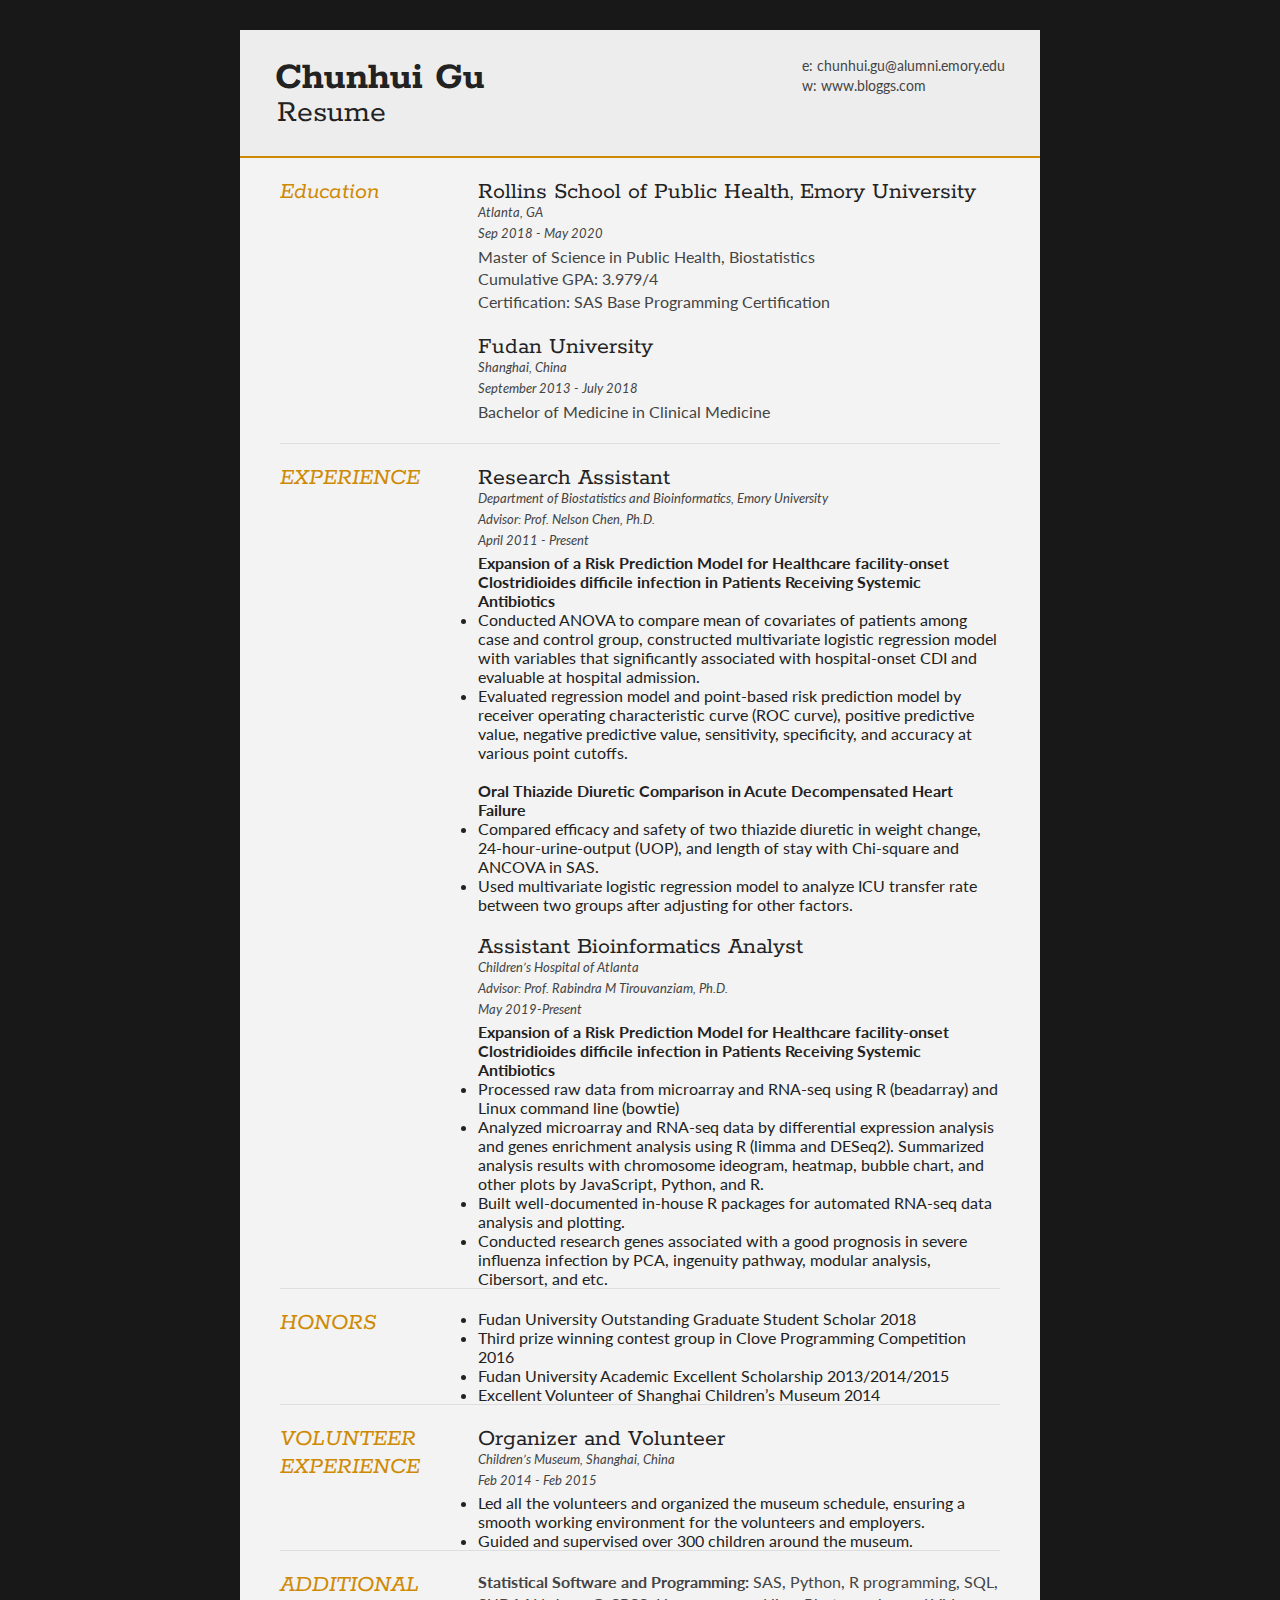
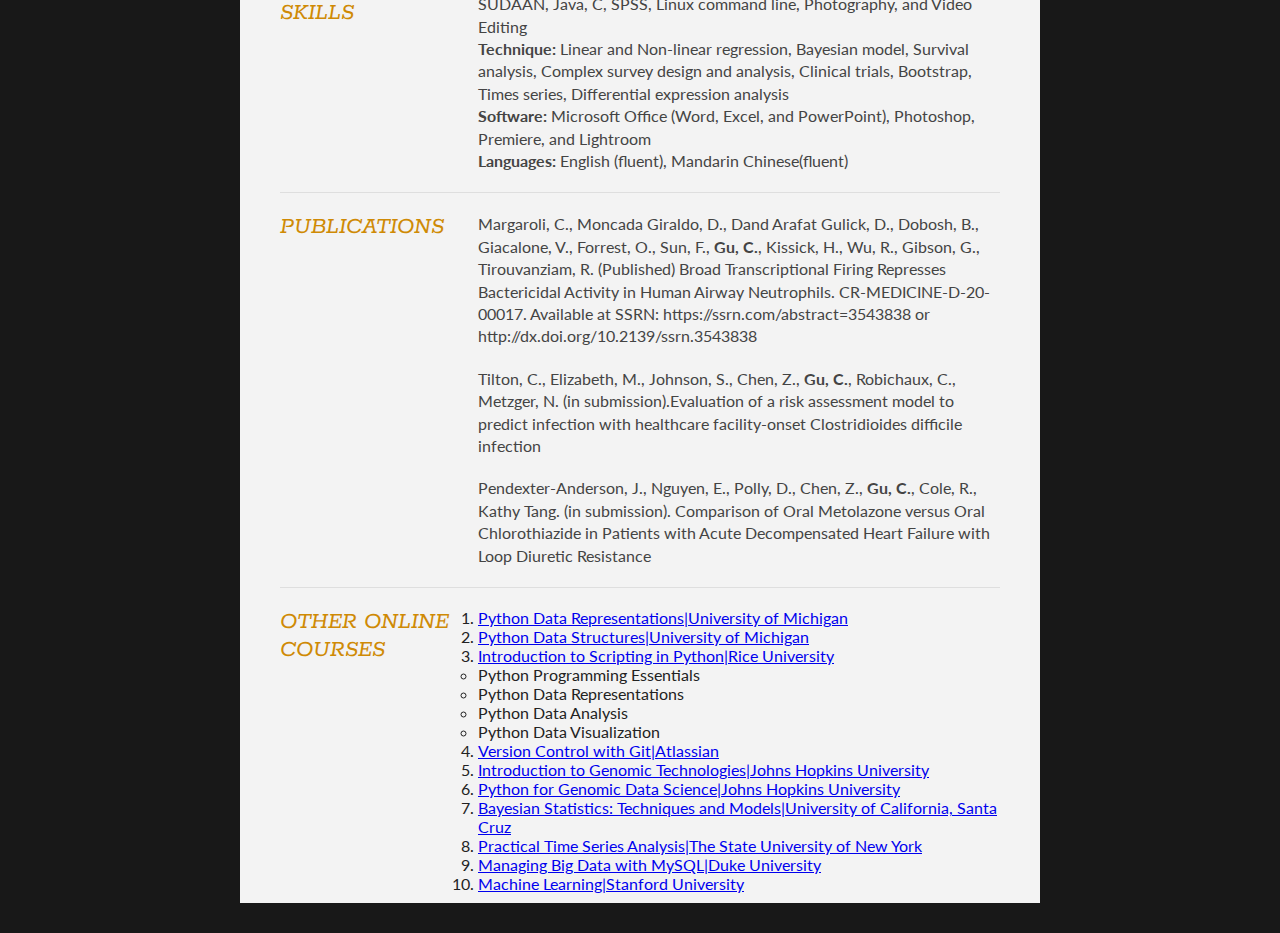
==== index.html @ 55773216 "Rename resume.html to index.html" ====
<!DOCTYPE html>
<html>
<head>
<title>Joe Bloggs - Curriculum Vitae</title>

<meta name="viewport" content="width=device-width"/>
<meta name="description" content="The Curriculum Vitae of Joe Bloggs."/>
<meta charset="UTF-8"> 

<link type="text/css" rel="stylesheet" href="style.css">
<link href='http://fonts.googleapis.com/css?family=Rokkitt:400,700|Lato:400,300' rel='stylesheet' type='text/css'>

<!--[if lt IE 9]>
<script src="//html5shiv.googlecode.com/svn/trunk/html5.js"></script>
<![endif]-->
</head>
<body id="top">
<div id="cv" class="instaFade">
	<div class="mainDetails">
		
		<div id="name">
			<h1 class="quickFade delayTwo">Chunhui Gu</h1>
			<h2 class="quickFade delayThree">Resume</h2>
		</div>
		
		<div id="contactDetails" class="quickFade delayFour">
			<ul>
				<li>e: <a href="chunhui.gu@alumni.emory.edu" target="_blank">chunhui.gu@alumni.emory.edu</a></li>
				<li>w: <a href="www.chunhui.github.io">www.bloggs.com</a></li>
			</ul>
		</div>
		<div class="clear"></div>
	</div>
	
	<div id="mainArea" class="quickFade delayFive">
		<section>
			<article>
				<div class="sectionTitle">
					<h1>Education</h1>
				</div>
				
				<div class="sectionContent">
					<article>
						<h2>Rollins School of Public Health, Emory University </h2>
						<p class="subDetails">Atlanta, GA</p>            
						<p class="subDetails">Sep 2018 - May 2020</p>
						<p>
							Master of Science in Public Health, Biostatistics </br>								
							Cumulative GPA: 3.979/4 </br>
							Certification: SAS Base Programming Certification </br>
						</p>
					</article>

					<article>
						<h2>Fudan University</h2>			
						<p class="subDetails">Shanghai, China</p>    
						<p class="subDetails">September 2013 - July 2018</p>                              	
						<p>
						Bachelor of Medicine in Clinical Medicine 
						</p>
					</article>
				</div>
			</article>

			<div class="clear"></div>
		</section>
		
		
		<section>
			<div class="sectionTitle">
				<h1>EXPERIENCE</h1>
			</div>
			
			<div class="sectionContent">
				<article>
					<h2>Research Assistant</h2>
					<p class="subDetails">Department of Biostatistics and Bioinformatics, Emory University</p>
					<p class="subDetails">Advisor: Prof. Nelson Chen, Ph.D. </p>
					<p class="subDetails">April 2011 - Present</p>
					<article>
						<h3 style="font-weight:bold">Expansion of a Risk Prediction Model for Healthcare facility-onset Clostridioides difficile infection in Patients Receiving Systemic Antibiotics </h3>
						<ul>
							<li>Conducted ANOVA to compare mean of covariates of patients among case and control group, constructed multivariate logistic regression model with variables that significantly associated with hospital-onset CDI and evaluable at hospital admission.</li>
							<li>Evaluated regression model and point-based risk prediction model by receiver operating characteristic curve (ROC curve), positive predictive value, negative predictive value, sensitivity, specificity, and accuracy at various point cutoffs.</li>
						</ul>
					</article>

					<br>

					<article>
						<h3 style="font-weight:bold">Oral Thiazide Diuretic Comparison in Acute Decompensated Heart Failure </h3>
						<ul>
							<li>Compared efficacy and safety of two thiazide diuretic in weight change, 24-hour-urine-output (UOP), and length of stay with Chi-square and ANCOVA in SAS.</li>
							<li>Used multivariate logistic regression model to analyze ICU transfer rate between two groups after adjusting for other factors.</li>
						</ul>
					</article>

				</article>


			<br>
				<article>
					<h2>Assistant Bioinformatics Analyst </h2>
					<p class="subDetails">Children’s Hospital of Atlanta</p>
					<p class="subDetails">Advisor: Prof. Rabindra M Tirouvanziam, Ph.D. </p>
					<p class="subDetails">May 2019-Present</p>
					<article>
						<h3 style="font-weight:bold">Expansion of a Risk Prediction Model for Healthcare facility-onset Clostridioides difficile infection in Patients Receiving Systemic Antibiotics </h3>
						<ul>
							<li>Processed raw data from microarray and RNA-seq using R (beadarray) and Linux command line (bowtie)</li>
							<li>Analyzed microarray and RNA-seq data by differential expression analysis and genes enrichment analysis using R (limma and DESeq2). Summarized analysis results with chromosome ideogram, heatmap, bubble chart, and other plots by JavaScript, Python, and R. </li>
							<li>Built well-documented in-house R packages for automated RNA-seq data analysis and plotting.</li>
							<li>Conducted research genes associated with a good prognosis in severe influenza infection by PCA, ingenuity pathway, modular analysis, Cibersort, and etc.</li>
						</ul>
					</article>

				</article>
			</div>
			<div class="clear"></div>
		</section>
		


		<section>
			<div class="sectionTitle">
				<h1>HONORS</h1>
			</div>

			<div class="sectionContent">
				<ul>
					<li>Fudan University Outstanding Graduate Student Scholar                                     2018 </li>
					<li>Third prize winning contest group in Clove Programming Competition                          2016</li>
					<li>Fudan University Academic Excellent Scholarship                                 2013/2014/2015</li>
					<li>Excellent Volunteer of Shanghai Children’s Museum                                        2014</li>
				</ul>
			</div>
			<div class="clear"></div>
		</section>



		<section>
			<div class="sectionTitle">
				<h1>VOLUNTEER EXPERIENCE</h1>
			</div>
			<div class="sectionContent">
				<h2>Organizer and Volunteer</h2>
				<p class="subDetails">Children’s Museum, Shanghai, China</p>
				<p class="subDetails">Feb 2014 - Feb 2015</p>		
				<ul>
					<li>Led all the volunteers and organized the museum schedule, ensuring a smooth working environment for the volunteers and employers.  </li>
					<li>Guided and supervised over 300 children around the museum.  </li>
						
				</ul>
			</div>
			<div class="clear"></div>
		</section>
		
		
		<section>
			<div class="sectionTitle">
				<h1>ADDITIONAL SKILLS</h1>
			</div>
			
			<div class="sectionContent">
				<p>
					<b>Statistical Software and Programming:</b> SAS, Python, R programming, SQL, SUDAAN, Java, C, SPSS, Linux command line, Photography, and Video Editing</br>
					<b>Technique:</b> Linear and Non-linear regression, Bayesian model, Survival analysis, Complex survey design and analysis, Clinical trials, Bootstrap, Times series, Differential expression analysis</br>
					<b>Software:</b> Microsoft Office (Word, Excel, and PowerPoint), Photoshop, Premiere, and Lightroom</br>
					<b>Languages:</b> English (fluent), Mandarin Chinese(fluent)
				</p>
			</div>
			<div class="clear"></div>
		</section>

		<section>
			<div class="sectionTitle">
				<h1>PUBLICATIONS</h1>
			</div>
			
			<div class="sectionContent">
				<p>Margaroli, C., Moncada Giraldo, D., Dand Arafat Gulick, D., Dobosh, B., Giacalone, V., Forrest, O., Sun, F., <b>Gu, C.</b>, Kissick, H., Wu, R., Gibson, G., Tirouvanziam, R. (Published) Broad Transcriptional Firing Represses Bactericidal Activity in Human Airway Neutrophils. CR-MEDICINE-D-20-00017. Available at SSRN: https://ssrn.com/abstract=3543838 or http://dx.doi.org/10.2139/ssrn.3543838</p>
				<p>Tilton, C., Elizabeth, M., Johnson, S., Chen, Z., <b>Gu, C.</b>, Robichaux, C., Metzger, N. (in submission).Evaluation of a risk assessment model to predict infection with healthcare facility-onset Clostridioides difficile infection</p>
				<p>Pendexter-Anderson, J., Nguyen, E., Polly, D., Chen, Z., <b>Gu, C.</b>, Cole, R., Kathy Tang. (in submission). Comparison of Oral Metolazone versus Oral Chlorothiazide in Patients with Acute Decompensated Heart Failure with Loop Diuretic Resistance</p>
			</div>
			<div class="clear"></div>
		</section>


		<section>
			<div class="sectionTitle">
				<h1>OTHER ONLINE COURSES</h1>
			</div>
			
			<div class="sectionContent">
				<ol>
					<li><a href="https://www.coursera.org/account/accomplishments/certificate/BE238BG4CKQL">Python Data Representations|University of Michigan </a></li>
					<li><a href="https://www.coursera.org/account/accomplishments/certificate/69N35MXJLV5V">Python Data Structures|University of Michigan </a></li>
					<li><a href="https://www.coursera.org/account/accomplishments/specialization/certificate/TSQJPTSGW78J">Introduction to Scripting in Python|Rice University </a>
						<ul>
							<li>Python Programming Essentials</li>
							<li>Python Data Representations</li>
							<li>Python Data Analysis</li>
							<li>Python Data Visualization</li>
						</ul>
					</li>
					<li><a href="https://www.coursera.org/account/accomplishments/certificate/6HXNT53HDGEL">Version Control with Git|Atlassian</a></li>
					<li><a href="https://www.coursera.org/account/accomplishments/certificate/FAH98EKEA6GV">Introduction to Genomic Technologies|Johns Hopkins University</a></li>
					<li><a href="https://www.coursera.org/account/accomplishments/certificate/573STGBZ22MM">Python for Genomic Data Science|Johns Hopkins University</a></li>
					<li><a href="https://www.coursera.org/account/accomplishments/certificate/W43PVJHUK6SF">Bayesian Statistics: Techniques and Models|University of California, Santa Cruz</a></li>
					<li><a href="https://www.coursera.org/account/accomplishments/certificate/KR6XAULM9U8B">Practical Time Series Analysis|The State University of New York</a></li>
					<li><a href="https://www.coursera.org/account/accomplishments/certificate/QTH79KTX2HR5">Managing Big Data with MySQL|Duke University</a></li>
					<li><a href="https://www.coursera.org/account/accomplishments/certificate/RHPHCHPKHDNP">Machine Learning|Stanford University</a></li>

				</ol>
			</div>
			<div class="clear"></div>
		</section>
	

	</div>
</div>
<script type="text/javascript">
var gaJsHost = (("https:" == document.location.protocol) ? "https://ssl." : "http://www.");
document.write(unescape("%3Cscript src='" + gaJsHost + "google-analytics.com/ga.js' type='text/javascript'%3E%3C/script%3E"));
</script>
<script type="text/javascript">
var pageTracker = _gat._getTracker("UA-3753241-1");
pageTracker._initData();
pageTracker._trackPageview();
</script>
</body>
</html>
---- style.css ----
html,body,div,span,object,iframe,h1,h2,h3,h4,h5,h6,p,blockquote,pre,abbr,address,cite,code,del,dfn,em,img,ins,kbd,q,samp,small,strong,sub,sup,var,i,dl,dt,dd,ol,ul,li,fieldset,form,label,legend,table,caption,tbody,tfoot,thead,tr,th,td,article,aside,canvas,details,figcaption,figure,footer,header,hgroup,menu,nav,section,summary,time,mark,audio,video {
border:0;
font:inherit;
font-size:100%;
margin:0;
padding:0;
vertical-align:baseline;
}

article,aside,details,figcaption,figure,footer,header,hgroup,menu,nav,section {
display:block;
}

html, body {background: #181818; font-family: 'Lato', helvetica, arial, sans-serif; font-size: 16px; color: #222;}

.clear {clear: both;}

p {
	font-size: 1em;
	line-height: 1.4em;
	margin-bottom: 20px;
	color: #444;
}

#cv {
	width: 90%;
	max-width: 800px;
	background: #f3f3f3;
	margin: 30px auto;
}

.mainDetails {
	padding: 25px 35px;
	border-bottom: 2px solid #cf8a05;
	background: #ededed;
}

#name h1 {
	font-size: 2.5em;
	font-weight: 700;
	font-weight:bold;
	font-family: 'Rokkitt', Helvetica, Arial, sans-serif;
	margin-bottom: -6px;
}

#name h2 {
	font-size: 2em;
	margin-left: 2px;
	font-family: 'Rokkitt', Helvetica, Arial, sans-serif;
}

#mainArea {
	padding: 0 40px;
}

#headshot {
	width: 12.5%;
	float: left;
	margin-right: 30px;
}

#headshot img {
	width: 100%;
	height: auto;
	-webkit-border-radius: 50px;
	border-radius: 50px;
}

#name {
	float: left;
}

#contactDetails {
	float: right;
}

#contactDetails ul {
	list-style-type: none;
	font-size: 0.9em;
	margin-top: 2px;
}

#contactDetails ul li {
	margin-bottom: 3px;
	color: #444;
}

#contactDetails ul li a, a[href^=tel] {
	color: #444; 
	text-decoration: none;
	-webkit-transition: all .3s ease-in;
	-moz-transition: all .3s ease-in;
	-o-transition: all .3s ease-in;
	-ms-transition: all .3s ease-in;
	transition: all .3s ease-in;
}

#contactDetails ul li a:hover { 
	color: #cf8a05;
}


section {
	border-top: 1px solid #dedede;
	padding: 20px 0 0;
}

section:first-child {
	border-top: 0;
}

section:last-child {
	padding: 20px 0 10px;
}

.sectionTitle {
	float: left;
	width: 25%;
}

.sectionContent {
	float: right;
	width: 72.5%;
}

.sectionTitle h1 {
	font-family: 'Rokkitt', Helvetica, Arial, sans-serif;
	font-style: italic;
	font-size: 1.5em;
	color: #cf8a05;
}

.sectionContent h2 {
	font-family: 'Rokkitt', Helvetica, Arial, sans-serif;
	font-size: 1.5em;
	margin-bottom: -2px;
}

.subDetails {
	font-size: 0.8em;
	font-style: italic;
	margin-bottom: 3px;
}

.keySkills {
	list-style-type: none;
	-moz-column-count:3;
	-webkit-column-count:3;
	column-count:3;
	margin-bottom: 20px;
	font-size: 1em;
	color: #444;
}

.keySkills ul li {
	margin-bottom: 3px;
}

@media all and (min-width: 602px) and (max-width: 800px) {
	#headshot {
		display: none;
	}
	
	.keySkills {
	-moz-column-count:2;
	-webkit-column-count:2;
	column-count:2;
	}
}

@media all and (max-width: 601px) {
	#cv {
		width: 95%;
		margin: 10px auto;
		min-width: 280px;
	}
	
	#headshot {
		display: none;
	}
	
	#name, #contactDetails {
		float: none;
		width: 100%;
		text-align: center;
	}
	
	.sectionTitle, .sectionContent {
		float: none;
		width: 100%;
	}
	
	.sectionTitle {
		margin-left: -2px;
		font-size: 1.25em;
	}
	
	.keySkills {
		-moz-column-count:2;
		-webkit-column-count:2;
		column-count:2;
	}
}

@media all and (max-width: 480px) {
	.mainDetails {
		padding: 15px 15px;
	}
	
	section {
		padding: 15px 0 0;
	}
	
	#mainArea {
		padding: 0 25px;
	}

	
	.keySkills {
	-moz-column-count:1;
	-webkit-column-count:1;
	column-count:1;
	}
	
	#name h1 {
		line-height: .8em;
		margin-bottom: 4px;
	}
}

@media print {
    #cv {
        width: 100%;
    }
}

@-webkit-keyframes reset {
	0% {
		opacity: 0;
	}
	100% {
		opacity: 0;
	}
}

@-webkit-keyframes fade-in {
	0% {
		opacity: 0;
	}
	40% {
		opacity: 0;
	}
	100% {
		opacity: 1;
	}
}

@-moz-keyframes reset {
	0% {
		opacity: 0;
	}
	100% {
		opacity: 0;
	}
}

@-moz-keyframes fade-in {
	0% {
		opacity: 0;
	}
	40% {
		opacity: 0;
	}
	100% {
		opacity: 1;
	}
}

@keyframes reset {
	0% {
		opacity: 0;
	}
	100% {
		opacity: 0;
	}
}

@keyframes fade-in {
	0% {
		opacity: 0;
	}
	40% {
		opacity: 0;
	}
	100% {
		opacity: 1;
	}
}

.instaFade {
    -webkit-animation-name: reset, fade-in;
    -webkit-animation-duration: 1.5s;
    -webkit-animation-timing-function: ease-in;
	
	-moz-animation-name: reset, fade-in;
    -moz-animation-duration: 1.5s;
    -moz-animation-timing-function: ease-in;
	
	animation-name: reset, fade-in;
    animation-duration: 1.5s;
    animation-timing-function: ease-in;
}

.quickFade {
    -webkit-animation-name: reset, fade-in;
    -webkit-animation-duration: 2.5s;
    -webkit-animation-timing-function: ease-in;
	
	-moz-animation-name: reset, fade-in;
    -moz-animation-duration: 2.5s;
    -moz-animation-timing-function: ease-in;
	
	animation-name: reset, fade-in;
    animation-duration: 2.5s;
    animation-timing-function: ease-in;
}
 
.delayOne {
	-webkit-animation-delay: 0, .5s;
	-moz-animation-delay: 0, .5s;
	animation-delay: 0, .5s;
}

.delayTwo {
	-webkit-animation-delay: 0, 1s;
	-moz-animation-delay: 0, 1s;
	animation-delay: 0, 1s;
}

.delayThree {
	-webkit-animation-delay: 0, 1.5s;
	-moz-animation-delay: 0, 1.5s;
	animation-delay: 0, 1.5s;
}

.delayFour {
	-webkit-animation-delay: 0, 2s;
	-moz-animation-delay: 0, 2s;
	animation-delay: 0, 2s;
}

.delayFive {
	-webkit-animation-delay: 0, 2.5s;
	-moz-animation-delay: 0, 2.5s;
	animation-delay: 0, 2.5s;
}
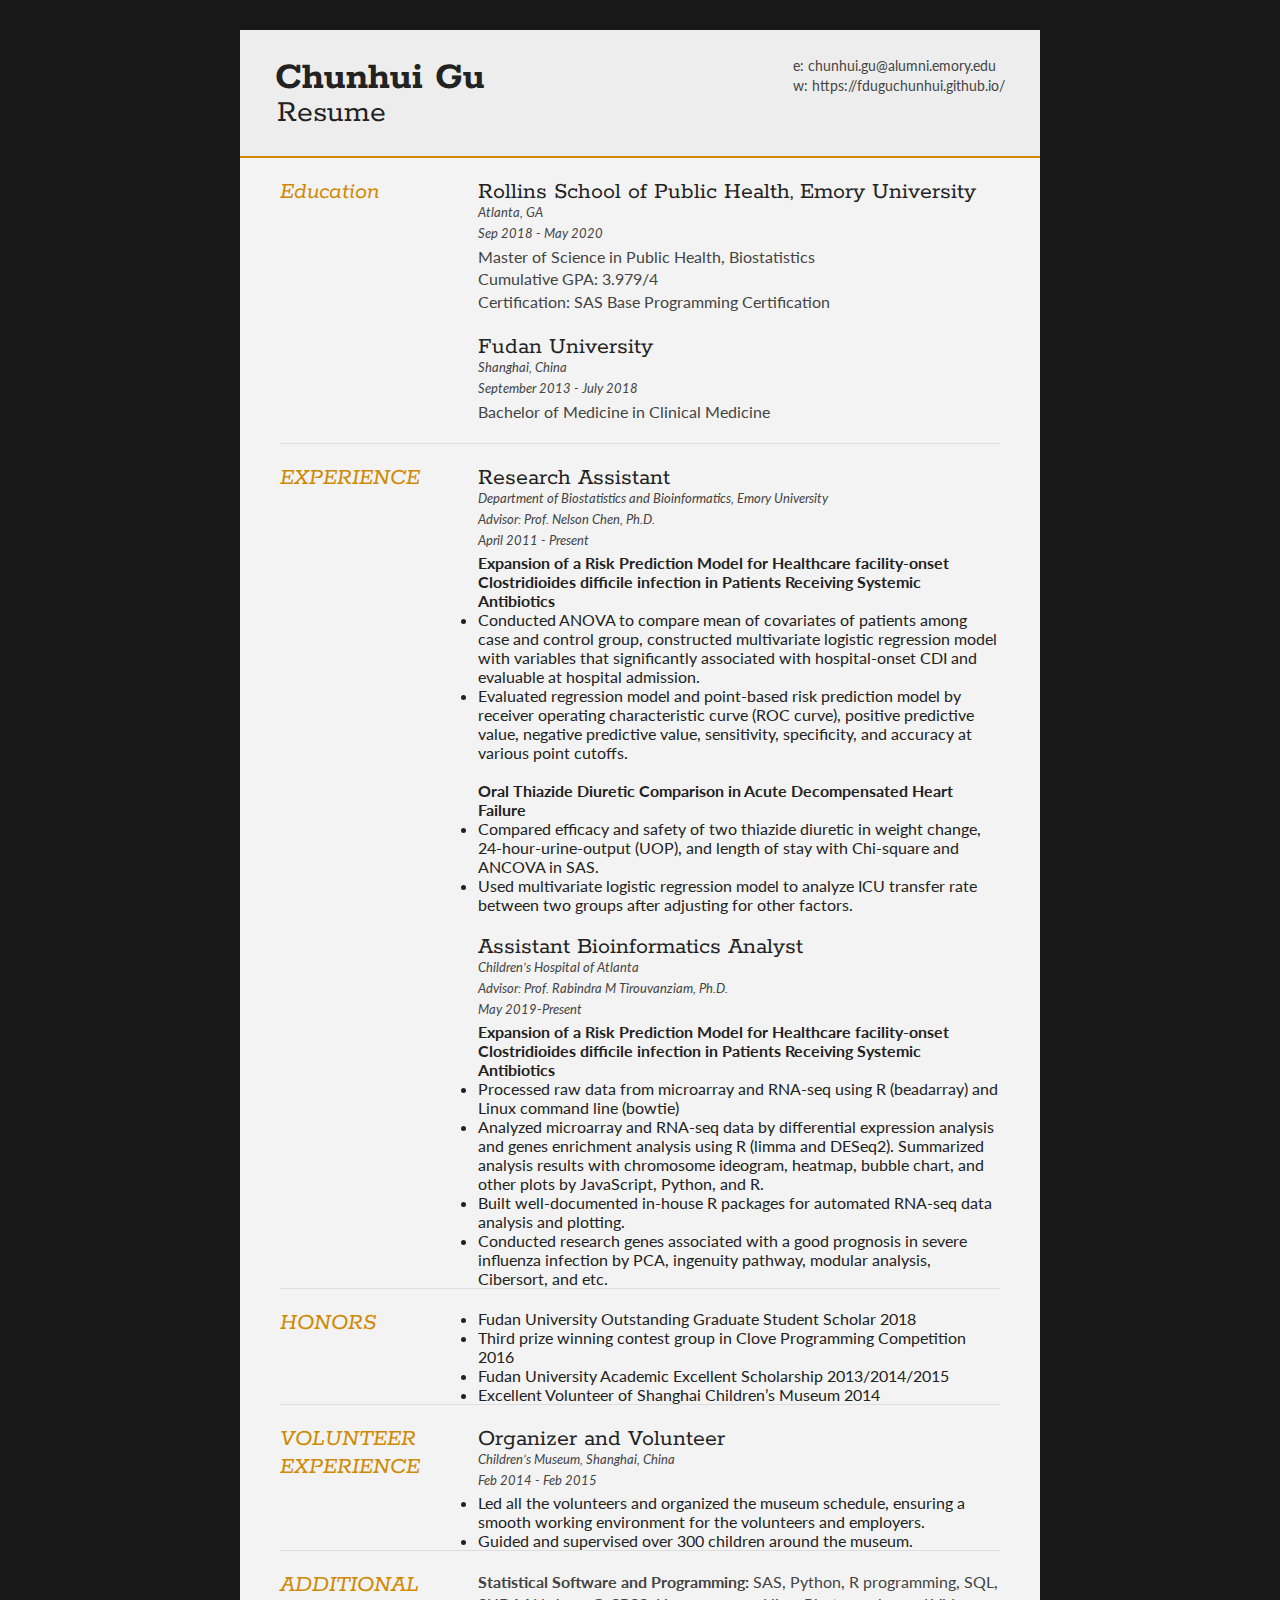
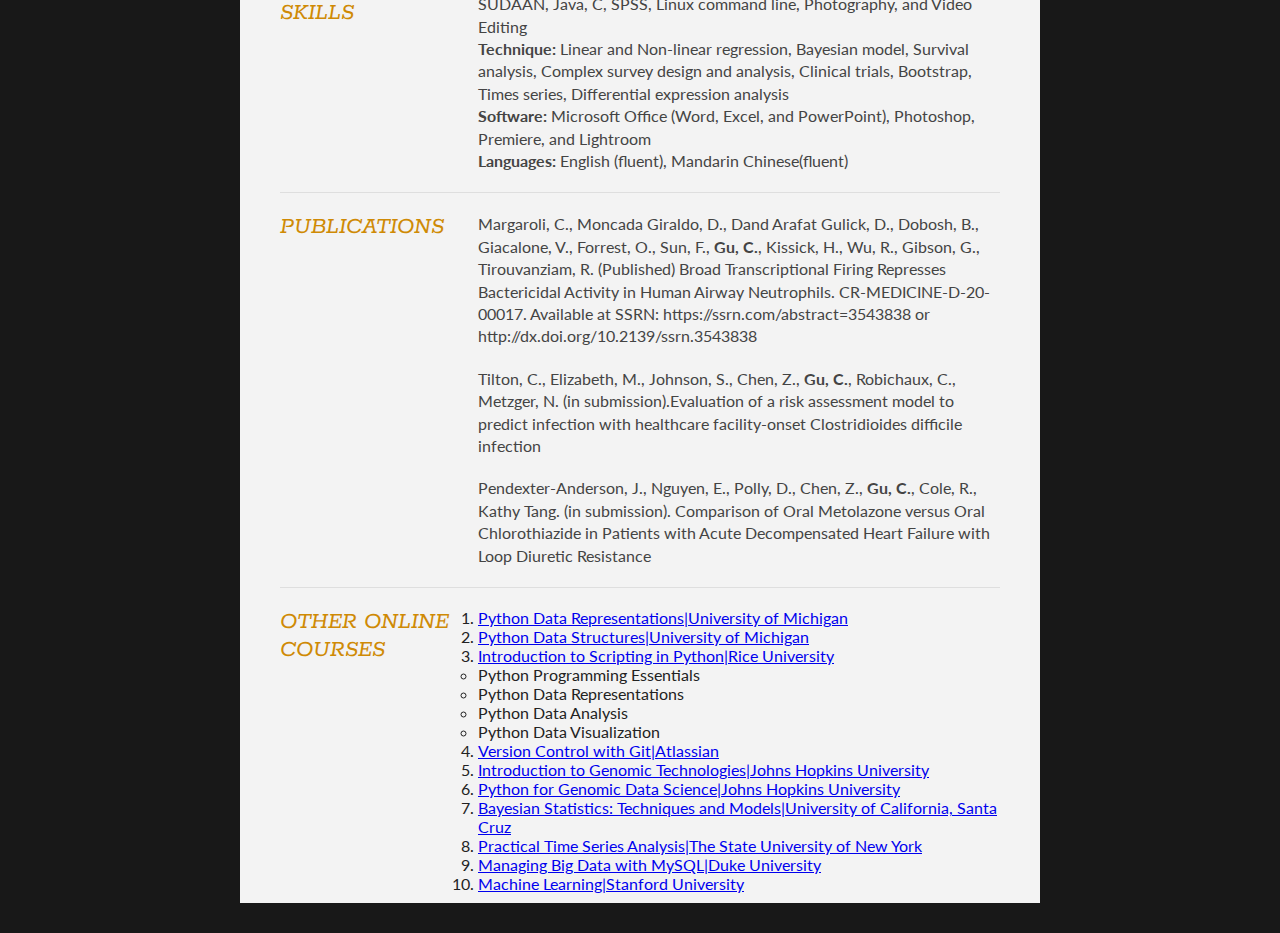
==== commit 276ee73c: "Update index.html" ====
--- a/index.html
+++ b/index.html
@@ -26,7 +26,7 @@
 		<div id="contactDetails" class="quickFade delayFour">
 			<ul>
 				<li>e: <a href="chunhui.gu@alumni.emory.edu" target="_blank">chunhui.gu@alumni.emory.edu</a></li>
-				<li>w: <a href="www.chunhui.github.io">www.bloggs.com</a></li>
+				<li>w: <a href="https://fduguchunhui.github.io">https://fduguchunhui.github.io/</a></li>
 			</ul>
 		</div>
 		<div class="clear"></div>
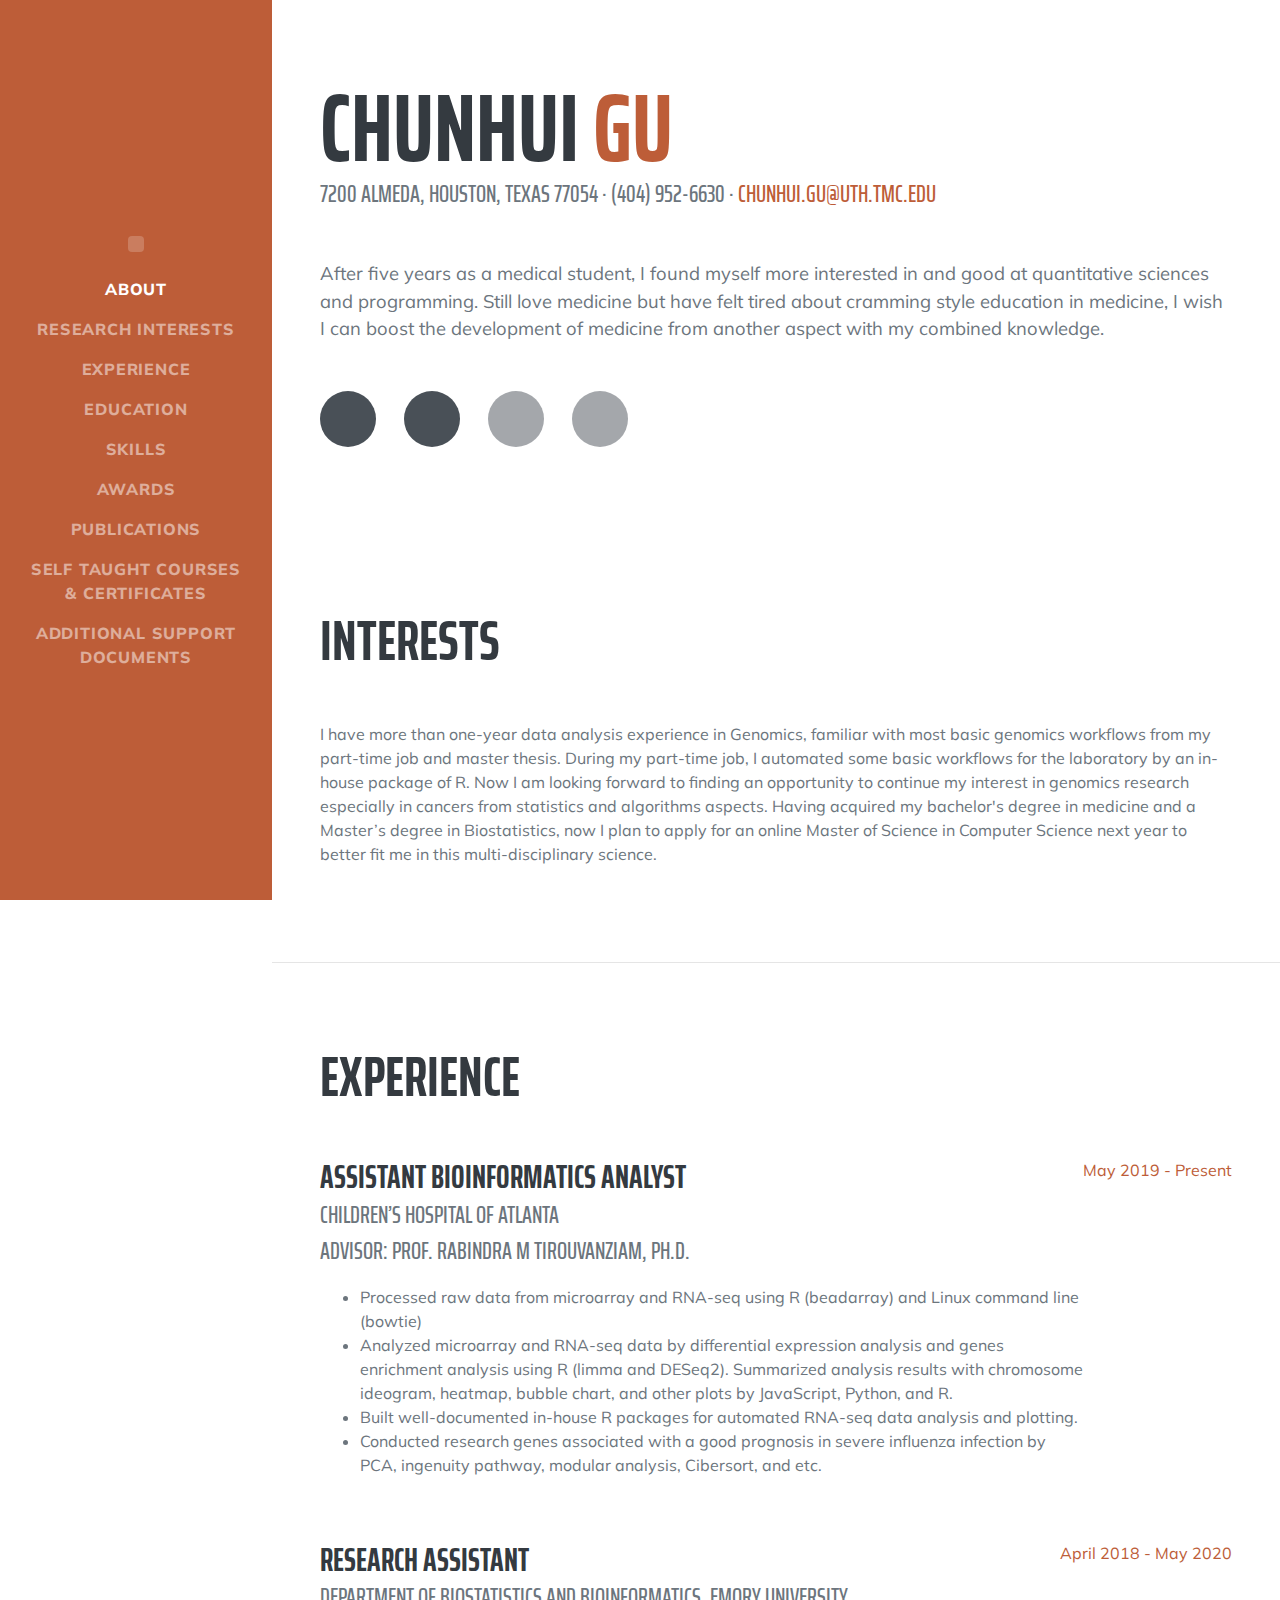
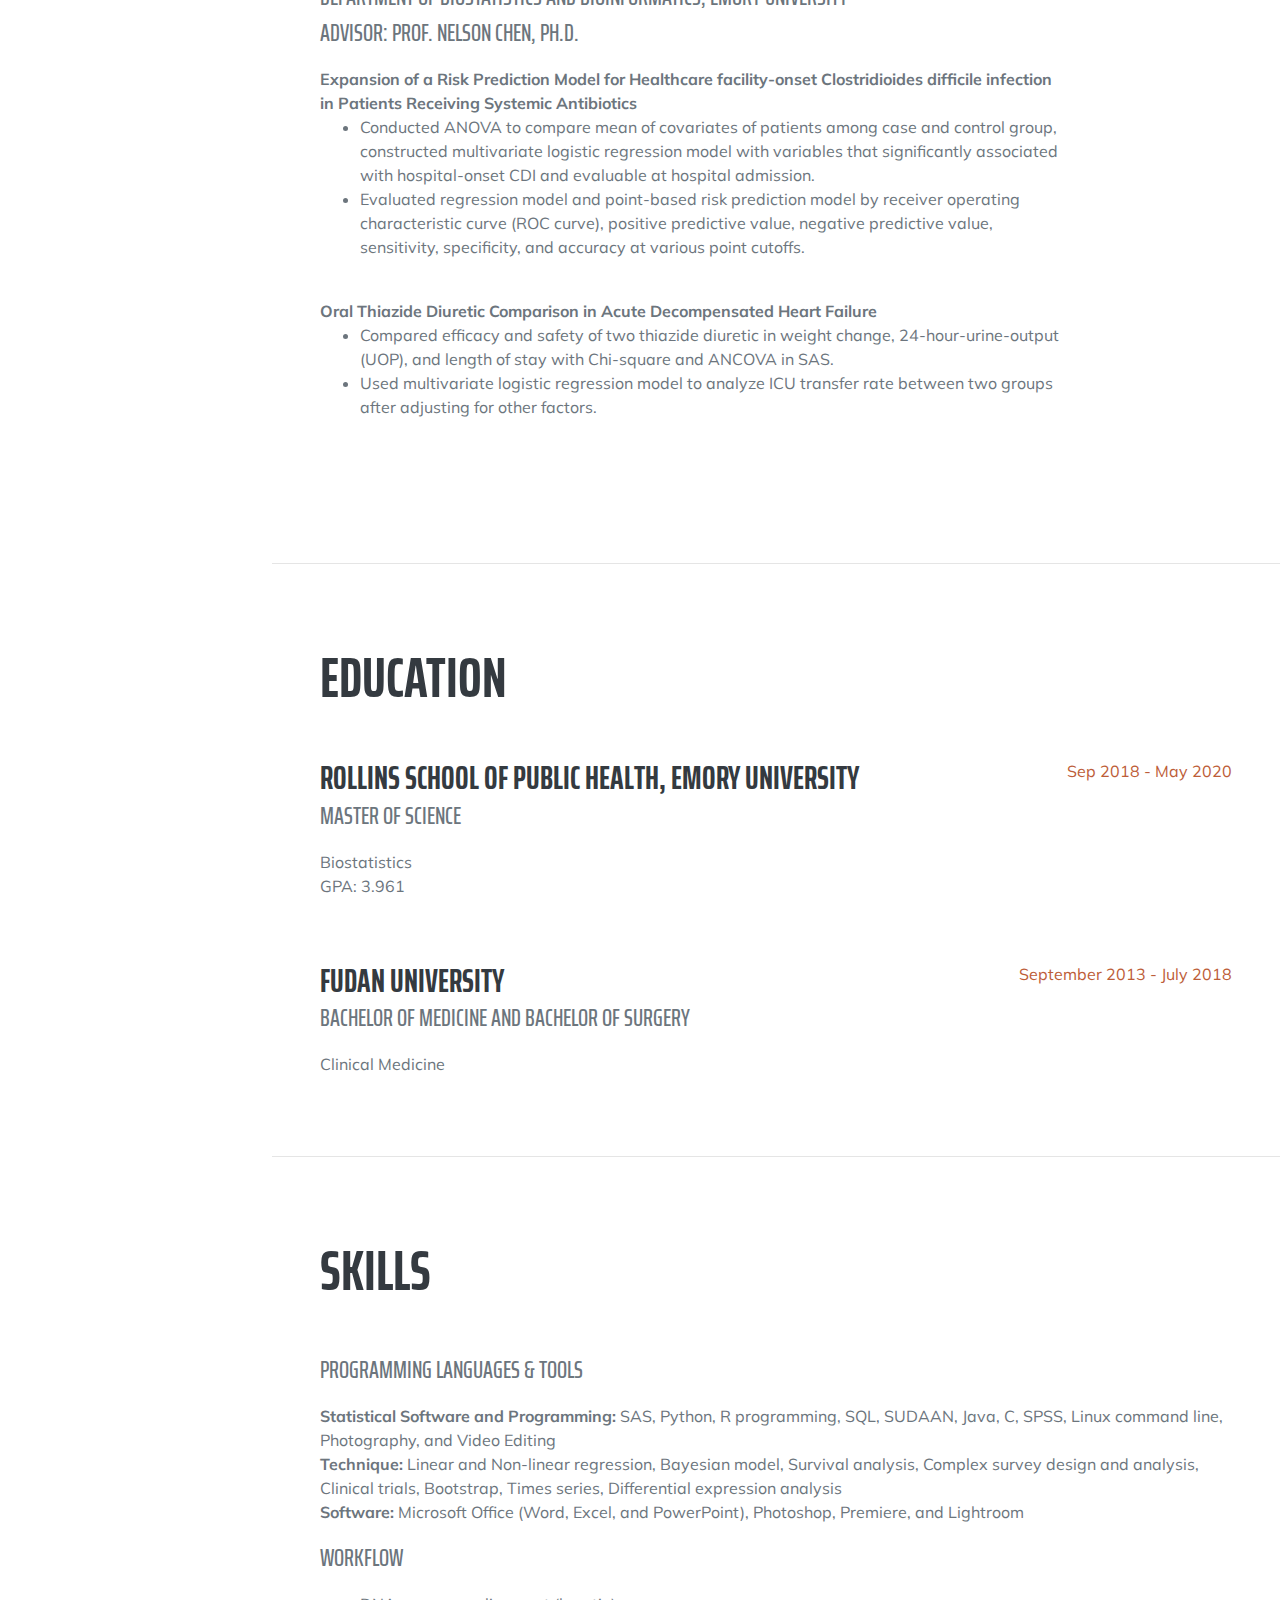
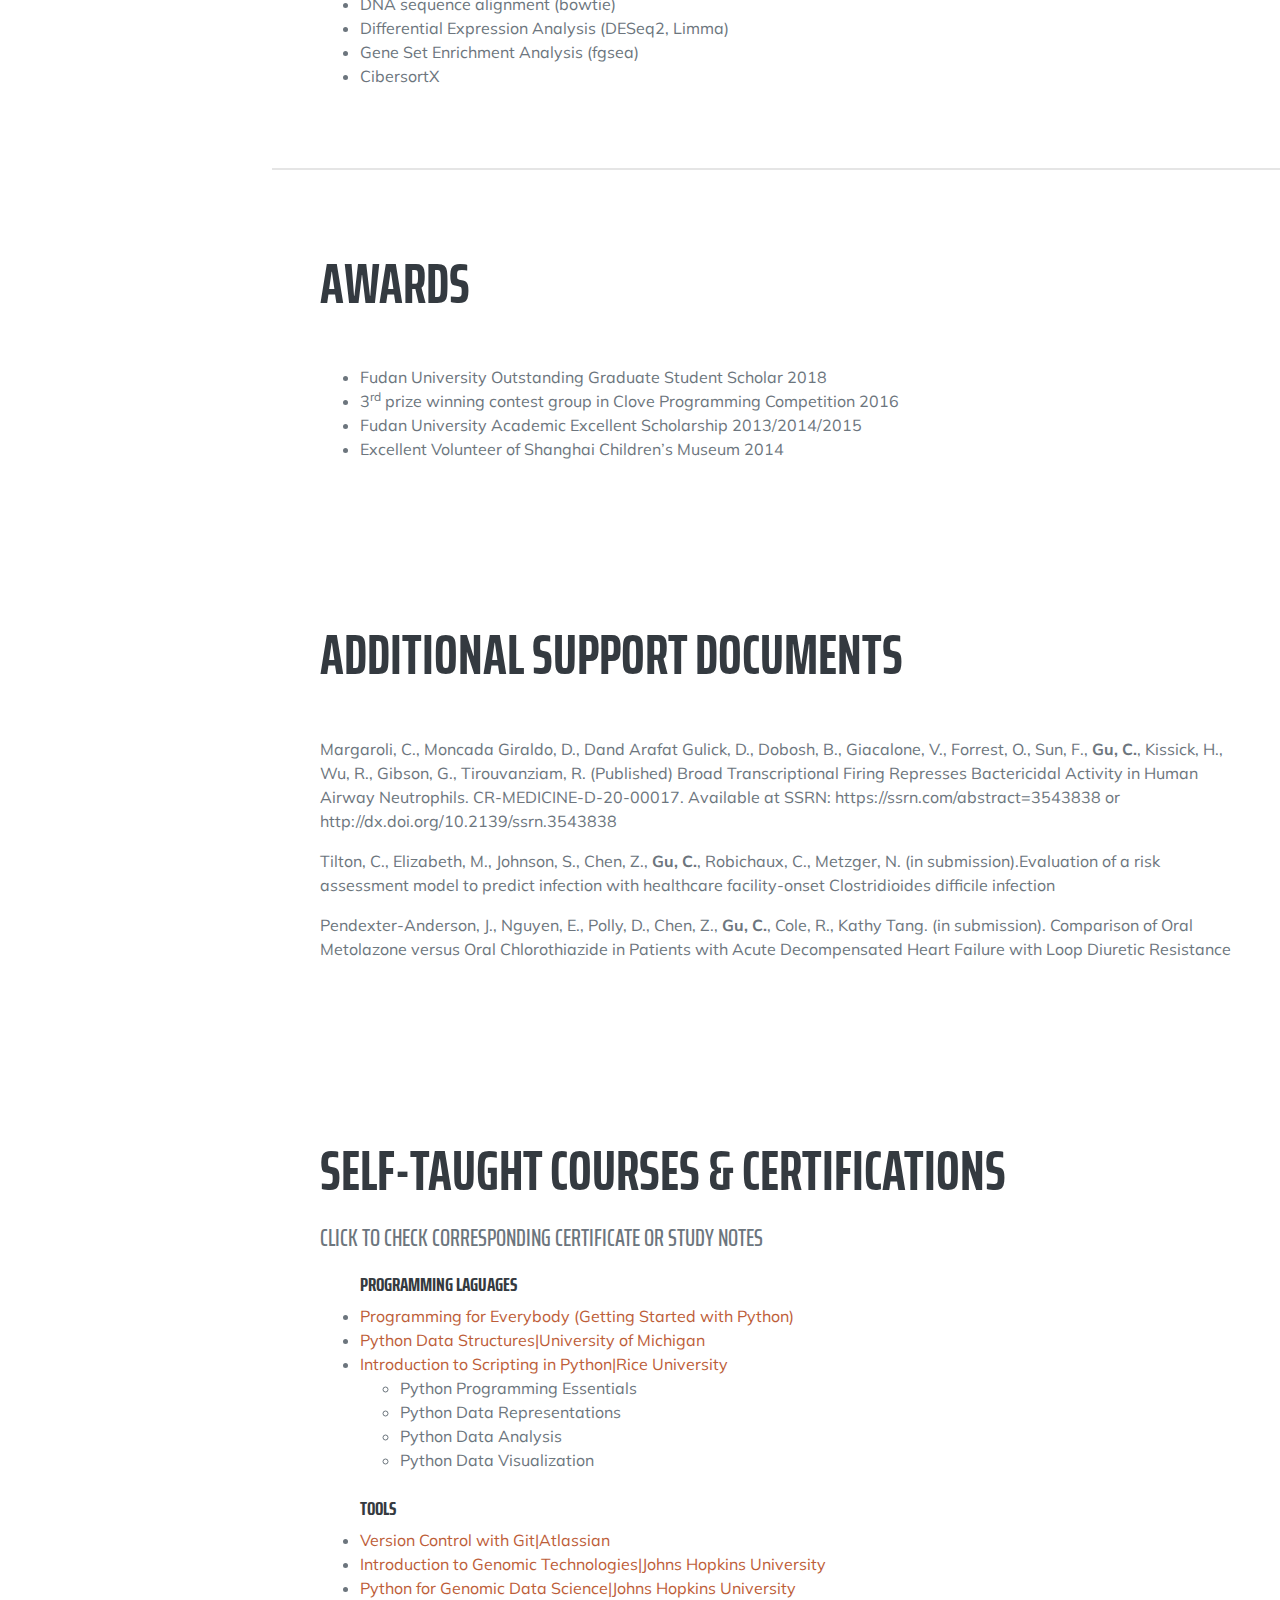
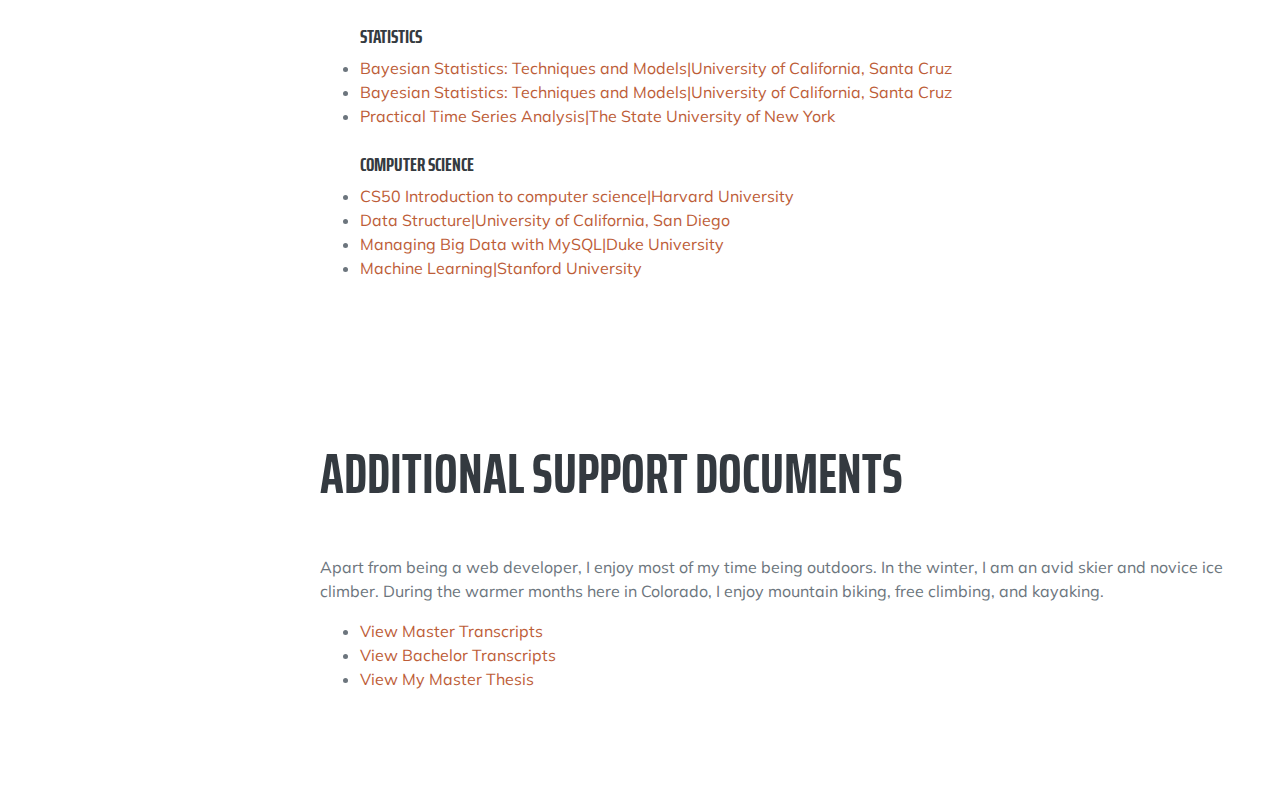
==== commit ed187bbb: "first version" ====
--- a/index.html
+++ b/index.html
@@ -1,233 +1,285 @@
-<!DOCTYPE html>
-<html>
-<head>
-<title>Joe Bloggs - Curriculum Vitae</title>
-
-<meta name="viewport" content="width=device-width"/>
-<meta name="description" content="The Curriculum Vitae of Joe Bloggs."/>
-<meta charset="UTF-8"> 
-
-<link type="text/css" rel="stylesheet" href="style.css">
-<link href='http://fonts.googleapis.com/css?family=Rokkitt:400,700|Lato:400,300' rel='stylesheet' type='text/css'>
-
-<!--[if lt IE 9]>
-<script src="//html5shiv.googlecode.com/svn/trunk/html5.js"></script>
-<![endif]-->
-</head>
-<body id="top">
-<div id="cv" class="instaFade">
-	<div class="mainDetails">
-		
-		<div id="name">
-			<h1 class="quickFade delayTwo">Chunhui Gu</h1>
-			<h2 class="quickFade delayThree">Resume</h2>
-		</div>
-		
-		<div id="contactDetails" class="quickFade delayFour">
-			<ul>
-				<li>e: <a href="chunhui.gu@alumni.emory.edu" target="_blank">chunhui.gu@alumni.emory.edu</a></li>
-				<li>w: <a href="https://fduguchunhui.github.io">https://fduguchunhui.github.io/</a></li>
-			</ul>
-		</div>
-		<div class="clear"></div>
-	</div>
-	
-	<div id="mainArea" class="quickFade delayFive">
-		<section>
-			<article>
-				<div class="sectionTitle">
-					<h1>Education</h1>
-				</div>
-				
-				<div class="sectionContent">
-					<article>
-						<h2>Rollins School of Public Health, Emory University </h2>
-						<p class="subDetails">Atlanta, GA</p>            
-						<p class="subDetails">Sep 2018 - May 2020</p>
-						<p>
-							Master of Science in Public Health, Biostatistics </br>								
-							Cumulative GPA: 3.979/4 </br>
-							Certification: SAS Base Programming Certification </br>
-						</p>
-					</article>
-
-					<article>
-						<h2>Fudan University</h2>			
-						<p class="subDetails">Shanghai, China</p>    
-						<p class="subDetails">September 2013 - July 2018</p>                              	
-						<p>
-						Bachelor of Medicine in Clinical Medicine 
-						</p>
-					</article>
-				</div>
-			</article>
-
-			<div class="clear"></div>
-		</section>
-		
-		
-		<section>
-			<div class="sectionTitle">
-				<h1>EXPERIENCE</h1>
-			</div>
-			
-			<div class="sectionContent">
-				<article>
-					<h2>Research Assistant</h2>
-					<p class="subDetails">Department of Biostatistics and Bioinformatics, Emory University</p>
-					<p class="subDetails">Advisor: Prof. Nelson Chen, Ph.D. </p>
-					<p class="subDetails">April 2011 - Present</p>
-					<article>
-						<h3 style="font-weight:bold">Expansion of a Risk Prediction Model for Healthcare facility-onset Clostridioides difficile infection in Patients Receiving Systemic Antibiotics </h3>
-						<ul>
-							<li>Conducted ANOVA to compare mean of covariates of patients among case and control group, constructed multivariate logistic regression model with variables that significantly associated with hospital-onset CDI and evaluable at hospital admission.</li>
-							<li>Evaluated regression model and point-based risk prediction model by receiver operating characteristic curve (ROC curve), positive predictive value, negative predictive value, sensitivity, specificity, and accuracy at various point cutoffs.</li>
-						</ul>
-					</article>
-
-					<br>
-
-					<article>
-						<h3 style="font-weight:bold">Oral Thiazide Diuretic Comparison in Acute Decompensated Heart Failure </h3>
-						<ul>
-							<li>Compared efficacy and safety of two thiazide diuretic in weight change, 24-hour-urine-output (UOP), and length of stay with Chi-square and ANCOVA in SAS.</li>
-							<li>Used multivariate logistic regression model to analyze ICU transfer rate between two groups after adjusting for other factors.</li>
-						</ul>
-					</article>
-
-				</article>
-
-
-			<br>
-				<article>
-					<h2>Assistant Bioinformatics Analyst </h2>
-					<p class="subDetails">Children’s Hospital of Atlanta</p>
-					<p class="subDetails">Advisor: Prof. Rabindra M Tirouvanziam, Ph.D. </p>
-					<p class="subDetails">May 2019-Present</p>
-					<article>
-						<h3 style="font-weight:bold">Expansion of a Risk Prediction Model for Healthcare facility-onset Clostridioides difficile infection in Patients Receiving Systemic Antibiotics </h3>
-						<ul>
-							<li>Processed raw data from microarray and RNA-seq using R (beadarray) and Linux command line (bowtie)</li>
-							<li>Analyzed microarray and RNA-seq data by differential expression analysis and genes enrichment analysis using R (limma and DESeq2). Summarized analysis results with chromosome ideogram, heatmap, bubble chart, and other plots by JavaScript, Python, and R. </li>
-							<li>Built well-documented in-house R packages for automated RNA-seq data analysis and plotting.</li>
-							<li>Conducted research genes associated with a good prognosis in severe influenza infection by PCA, ingenuity pathway, modular analysis, Cibersort, and etc.</li>
-						</ul>
-					</article>
-
-				</article>
-			</div>
-			<div class="clear"></div>
-		</section>
-		
-
-
-		<section>
-			<div class="sectionTitle">
-				<h1>HONORS</h1>
-			</div>
-
-			<div class="sectionContent">
-				<ul>
-					<li>Fudan University Outstanding Graduate Student Scholar                                     2018 </li>
-					<li>Third prize winning contest group in Clove Programming Competition                          2016</li>
-					<li>Fudan University Academic Excellent Scholarship                                 2013/2014/2015</li>
-					<li>Excellent Volunteer of Shanghai Children’s Museum                                        2014</li>
-				</ul>
-			</div>
-			<div class="clear"></div>
-		</section>
-
-
-
-		<section>
-			<div class="sectionTitle">
-				<h1>VOLUNTEER EXPERIENCE</h1>
-			</div>
-			<div class="sectionContent">
-				<h2>Organizer and Volunteer</h2>
-				<p class="subDetails">Children’s Museum, Shanghai, China</p>
-				<p class="subDetails">Feb 2014 - Feb 2015</p>		
-				<ul>
-					<li>Led all the volunteers and organized the museum schedule, ensuring a smooth working environment for the volunteers and employers.  </li>
-					<li>Guided and supervised over 300 children around the museum.  </li>
-						
-				</ul>
-			</div>
-			<div class="clear"></div>
-		</section>
-		
-		
-		<section>
-			<div class="sectionTitle">
-				<h1>ADDITIONAL SKILLS</h1>
-			</div>
-			
-			<div class="sectionContent">
-				<p>
-					<b>Statistical Software and Programming:</b> SAS, Python, R programming, SQL, SUDAAN, Java, C, SPSS, Linux command line, Photography, and Video Editing</br>
-					<b>Technique:</b> Linear and Non-linear regression, Bayesian model, Survival analysis, Complex survey design and analysis, Clinical trials, Bootstrap, Times series, Differential expression analysis</br>
-					<b>Software:</b> Microsoft Office (Word, Excel, and PowerPoint), Photoshop, Premiere, and Lightroom</br>
-					<b>Languages:</b> English (fluent), Mandarin Chinese(fluent)
-				</p>
-			</div>
-			<div class="clear"></div>
-		</section>
-
-		<section>
-			<div class="sectionTitle">
-				<h1>PUBLICATIONS</h1>
-			</div>
-			
-			<div class="sectionContent">
-				<p>Margaroli, C., Moncada Giraldo, D., Dand Arafat Gulick, D., Dobosh, B., Giacalone, V., Forrest, O., Sun, F., <b>Gu, C.</b>, Kissick, H., Wu, R., Gibson, G., Tirouvanziam, R. (Published) Broad Transcriptional Firing Represses Bactericidal Activity in Human Airway Neutrophils. CR-MEDICINE-D-20-00017. Available at SSRN: https://ssrn.com/abstract=3543838 or http://dx.doi.org/10.2139/ssrn.3543838</p>
-				<p>Tilton, C., Elizabeth, M., Johnson, S., Chen, Z., <b>Gu, C.</b>, Robichaux, C., Metzger, N. (in submission).Evaluation of a risk assessment model to predict infection with healthcare facility-onset Clostridioides difficile infection</p>
-				<p>Pendexter-Anderson, J., Nguyen, E., Polly, D., Chen, Z., <b>Gu, C.</b>, Cole, R., Kathy Tang. (in submission). Comparison of Oral Metolazone versus Oral Chlorothiazide in Patients with Acute Decompensated Heart Failure with Loop Diuretic Resistance</p>
-			</div>
-			<div class="clear"></div>
-		</section>
-
-
-		<section>
-			<div class="sectionTitle">
-				<h1>OTHER ONLINE COURSES</h1>
-			</div>
-			
-			<div class="sectionContent">
-				<ol>
-					<li><a href="https://www.coursera.org/account/accomplishments/certificate/BE238BG4CKQL">Python Data Representations|University of Michigan </a></li>
-					<li><a href="https://www.coursera.org/account/accomplishments/certificate/69N35MXJLV5V">Python Data Structures|University of Michigan </a></li>
-					<li><a href="https://www.coursera.org/account/accomplishments/specialization/certificate/TSQJPTSGW78J">Introduction to Scripting in Python|Rice University </a>
-						<ul>
-							<li>Python Programming Essentials</li>
-							<li>Python Data Representations</li>
-							<li>Python Data Analysis</li>
-							<li>Python Data Visualization</li>
-						</ul>
-					</li>
-					<li><a href="https://www.coursera.org/account/accomplishments/certificate/6HXNT53HDGEL">Version Control with Git|Atlassian</a></li>
-					<li><a href="https://www.coursera.org/account/accomplishments/certificate/FAH98EKEA6GV">Introduction to Genomic Technologies|Johns Hopkins University</a></li>
-					<li><a href="https://www.coursera.org/account/accomplishments/certificate/573STGBZ22MM">Python for Genomic Data Science|Johns Hopkins University</a></li>
-					<li><a href="https://www.coursera.org/account/accomplishments/certificate/W43PVJHUK6SF">Bayesian Statistics: Techniques and Models|University of California, Santa Cruz</a></li>
-					<li><a href="https://www.coursera.org/account/accomplishments/certificate/KR6XAULM9U8B">Practical Time Series Analysis|The State University of New York</a></li>
-					<li><a href="https://www.coursera.org/account/accomplishments/certificate/QTH79KTX2HR5">Managing Big Data with MySQL|Duke University</a></li>
-					<li><a href="https://www.coursera.org/account/accomplishments/certificate/RHPHCHPKHDNP">Machine Learning|Stanford University</a></li>
-
-				</ol>
-			</div>
-			<div class="clear"></div>
-		</section>
-	
-
-	</div>
-</div>
-<script type="text/javascript">
-var gaJsHost = (("https:" == document.location.protocol) ? "https://ssl." : "http://www.");
-document.write(unescape("%3Cscript src='" + gaJsHost + "google-analytics.com/ga.js' type='text/javascript'%3E%3C/script%3E"));
-</script>
-<script type="text/javascript">
-var pageTracker = _gat._getTracker("UA-3753241-1");
-pageTracker._initData();
-pageTracker._trackPageview();
-</script>
-</body>
-</html>
+<!DOCTYPE html>
+<html lang="en">
+    <head>
+        <meta charset="utf-8" />
+        <meta name="viewport" content="width=device-width, initial-scale=1, shrink-to-fit=no" />
+        <meta name="description" content="" />
+        <meta name="author" content="" />
+        <title>Resume - Start Bootstrap Theme</title>
+        <link rel="icon" type="image/x-icon" href="assets/img/favicon.ico" />
+        <!-- Font Awesome icons (free version)-->
+        <script src="https://use.fontawesome.com/releases/v5.13.0/js/all.js" crossorigin="anonymous"></script>
+        <!-- Google fonts-->
+        <link href="https://fonts.googleapis.com/css?family=Saira+Extra+Condensed:500,700" rel="stylesheet" type="text/css" />
+        <link href="https://fonts.googleapis.com/css?family=Muli:400,400i,800,800i" rel="stylesheet" type="text/css" />
+        <!-- Core theme CSS (includes Bootstrap)-->
+        <link href="css/styles.css" rel="stylesheet" />
+        <base target="_blank">
+    </head>
+    <body id="page-top">
+        <!-- Navigation-->
+        <nav class="navbar navbar-expand-lg navbar-dark bg-primary fixed-top" id="sideNav">
+            <a class="navbar-brand js-scroll-trigger" href="#page-top">
+                <span class="d-block d-lg-none">Clarence Taylor</span>
+                <span class="d-none d-lg-block"><img class="img-fluid img-profile rounded mx-auto mb-2" src="assets/img/profile.jpg" alt="" /></span>
+            </a>
+            <button class="navbar-toggler" type="button" data-toggle="collapse" data-target="#navbarSupportedContent" aria-controls="navbarSupportedContent" aria-expanded="false" aria-label="Toggle navigation"><span class="navbar-toggler-icon"></span></button>
+            <div class="collapse navbar-collapse" id="navbarSupportedContent">
+                <ul class="navbar-nav">
+                    <li class="nav-item"><a class="nav-link js-scroll-trigger" href="#about">About</a></li>
+                    <li class="nav-item"><a class="nav-link js-scroll-trigger" href="#interests">Research Interests</a></li>
+                    <li class="nav-item"><a class="nav-link js-scroll-trigger" href="#experience">Experience</a></li>
+                    <li class="nav-item"><a class="nav-link js-scroll-trigger" href="#education">Education</a></li>
+                    <li class="nav-item"><a class="nav-link js-scroll-trigger" href="#skills">Skills</a></li>
+                    <li class="nav-item"><a class="nav-link js-scroll-trigger" href="#awards">Awards</a></li>
+                    <li class="nav-item"><a class="nav-link js-scroll-trigger" href="#publications">Publications</a></li>
+                    <li class="nav-item"><a class="nav-link js-scroll-trigger" href="#certificates">Self taught courses & Certificates</a></li>
+                    <li class="nav-item"><a class="nav-link js-scroll-trigger" href="#support">Additional support documents</a></li>
+                </ul>
+            </div>
+        </nav>
+        <!-- Page Content-->
+        <div class="container-fluid p-0">
+            <!-- About-->
+            <section class="resume-section" id="about">
+                <div class="resume-section-content">
+                    <h1 class="mb-0">
+                        Chunhui
+                        <span class="text-primary">Gu</span>
+                    </h1>
+                    <div class="subheading mb-5">
+                        7200 Almeda, Houston, Texas 77054 · (404) 952-6630 ·
+                        <a href="mailto:chunhui.gu@uth.tmc.edu">chunhui.gu@uth.tmc.edu</a>
+                    </div>
+                    <p class="lead mb-5">After five years as a medical student, I found myself more interested in and good at quantitative sciences and programming. Still love medicine but have felt tired about cramming style education in medicine, I wish I can boost the development of medicine from another aspect with my combined knowledge.</p>
+                    <div class="social-icons">
+                        <a class="social-icon" href="https://www.linkedin.com/in/chunhui-gu-60b524177/"><i class="fab fa-linkedin-in"></i></a>
+                        <a class="social-icon" href="https://github.com/FDUguchunhui"><i class="fab fa-github"></i></a>
+                        <a class="social-icon" href="#" style="opacity:0.5"><i class="fab fa-twitter"></i></a>
+                        <a class="social-icon" href="#" style="opacity:0.5"><i class="fab fa-facebook-f"></i></a>
+                    </div>
+                </div>
+            </section>
+
+            <!-- Interests-->
+            <section class="resume-section" id="interests">
+                <div class="resume-section-content">
+                    <h2 class="mb-5">Interests</h2>
+                    <p>I have more than one-year data analysis experience in Genomics, familiar with most basic genomics workflows from my part-time job and master thesis. During my part-time job, I automated some basic workflows for the laboratory by an in-house package of R. Now I am looking forward to finding an opportunity to continue my interest in genomics research especially in cancers from statistics and algorithms aspects. Having acquired my bachelor's degree in medicine and a Master’s degree in Biostatistics, now I plan to apply for an online Master of Science in Computer Science next year to better fit me in this multi-disciplinary science.</p>
+                </div>
+            </section>
+
+            <hr class="m-0" />
+            <!-- Experience-->
+            <section class="resume-section" id="experience">
+                <div class="resume-section-content">
+                    <h2 class="mb-5">Experience</h2>
+                    <div class="d-flex flex-column flex-md-row justify-content-between mb-5">
+                        <div class="flex-grow-1">
+                            <h3 class="mb-0">Assistant Bioinformatics Analyst</h3>
+                            <div class="subheading mb-6">Children’s Hospital of Atlanta</div>
+                            <div class="subheading mb-3">Advisor: Prof. Rabindra M Tirouvanziam, Ph.D.</div>
+                            <article>
+                                <ul>
+                                    <li>Processed raw data from microarray and RNA-seq using R (beadarray) and Linux command line (bowtie)</li>
+                                    <li>Analyzed microarray and RNA-seq data by differential expression analysis and genes enrichment analysis using R (limma and DESeq2). Summarized analysis results with chromosome ideogram, heatmap, bubble chart, and other plots by JavaScript, Python, and R. </li>
+                                    <li>Built well-documented in-house R packages for automated RNA-seq data analysis and plotting.</li>
+                                    <li>Conducted research genes associated with a good prognosis in severe influenza infection by PCA, ingenuity pathway, modular analysis, Cibersort, and etc.</li>
+                                </ul>
+                            </article>
+                        </div>
+                        <div class="flex-shrink-0"><span class="text-primary">May 2019 - Present</span></div>
+                    </div>
+                    <div class="d-flex flex-column flex-md-row justify-content-between mb-5">
+                        <div class="flex-grow-1">
+                            <h3 class="mb-0">Research Assistant</h3>
+                            <div class="subheading mb-6">Department of Biostatistics and Bioinformatics, Emory University</div>
+                            <div class="subheading mb-3">Advisor: Prof. Nelson Chen, Ph.D.</div>
+                            <section>
+                                <div style="font-weight:bold">Expansion of a Risk Prediction Model for Healthcare facility-onset Clostridioides difficile infection in Patients Receiving Systemic Antibiotics </div>
+                                <ul>
+                                    <li>Conducted ANOVA to compare mean of covariates of patients among case and control group, constructed multivariate logistic regression model with variables that significantly associated with hospital-onset CDI and evaluable at hospital admission.</li>
+                                    <li>Evaluated regression model and point-based risk prediction model by receiver operating characteristic curve (ROC curve), positive predictive value, negative predictive value, sensitivity, specificity, and accuracy at various point cutoffs.</li>
+                                </ul>
+                            </section>
+        
+                            <br>
+        
+                            <sectio>
+                                <div style="font-weight:bold">Oral Thiazide Diuretic Comparison in Acute Decompensated Heart Failure </div>
+                                <ul>
+                                    <li>Compared efficacy and safety of two thiazide diuretic in weight change, 24-hour-urine-output (UOP), and length of stay with Chi-square and ANCOVA in SAS.</li>
+                                    <li>Used multivariate logistic regression model to analyze ICU transfer rate between two groups after adjusting for other factors.</li>
+                                </ul>
+                            </sectio>
+                        </div>
+                        <div class="flex-shrink-0"><span class="text-primary">April 2018 - May 2020</span></div>
+                    </div>
+
+
+                    <!--Second experience-->
+                    
+                </div>
+            </section>
+            <hr class="m-0" />
+            <!-- Education-->
+            <section class="resume-section" id="education">
+                <div class="resume-section-content">
+                    <h2 class="mb-5">Education</h2>
+                    <div class="d-flex flex-column flex-md-row justify-content-between mb-5">
+                        <div class="flex-grow-1">
+                            <h3 class="mb-0">Rollins School of Public Health, Emory University</h3>
+                            <div class="subheading mb-3">Master of Science</div>
+                            <div>Biostatistics</div>
+                            <p>GPA: 3.961</p>
+                        </div>
+                        <div class="flex-shrink-0"><span class="text-primary">Sep 2018 - May 2020</span></div>
+                    </div>
+                    <div class="d-flex flex-column flex-md-row justify-content-between">
+                        <div class="flex-grow-1">
+                            <h3 class="mb-0">Fudan University</h3>
+                            <div class="subheading mb-3">Bachelor of Medicine and Bachelor of Surgery</div>
+                            <div>Clinical Medicine</div>
+                        </div>
+                        <div class="flex-shrink-0"><span class="text-primary">September 2013 - July 2018</span></div>
+                    </div>
+                </div>
+            </section>
+            <hr class="m-0" />
+            <!-- Skills-->
+            <section class="resume-section" id="skills">
+                <div class="resume-section-content">
+                    <h2 class="mb-5">Skills</h2>
+                    <div class="subheading mb-3">Programming Languages & Tools</div>
+                    <p>
+                        <b>Statistical Software and Programming:</b> SAS, Python, R programming, SQL, SUDAAN, Java, C, SPSS, Linux command line, Photography, and Video Editing</br>
+                        <b>Technique:</b> Linear and Non-linear regression, Bayesian model, Survival analysis, Complex survey design and analysis, Clinical trials, Bootstrap, Times series, Differential expression analysis</br>
+                        <b>Software:</b> Microsoft Office (Word, Excel, and PowerPoint), Photoshop, Premiere, and Lightroom</br>
+                    </p>
+                    <div class="subheading mb-3">Workflow</div>
+                    <ul class="fa-ul mb-0">
+                        <li>
+                            <span class="fa-li"><i class="fas fa-check"></i></span>
+                            DNA sequence alignment (bowtie)
+                        </li>
+                        <li>
+                            <span class="fa-li"><i class="fas fa-check"></i></span>
+                            Differential Expression Analysis (DESeq2, Limma)
+                        </li>
+                        <li>
+                            <span class="fa-li"><i class="fas fa-check"></i></span>
+                            Gene Set Enrichment Analysis (fgsea)
+                        </li>
+                        <li>
+                            <span class="fa-li"><i class="fas fa-check"></i></span>
+                            CibersortX
+                        </li>
+                    </ul>
+                </div>
+            </section>
+            <hr class="m-0" />
+            
+            <hr class="m-0" />
+            <!-- Awards-->
+            <section class="resume-section" id="awards">
+                <div class="resume-section-content">
+                    <h2 class="mb-5">Awards</h2>
+                    <ul class="fa-ul mb-0">
+                        <li>
+                            <span class="fa-li"><i class="fas fa-trophy text-warning"></i></span>
+                            Fudan University Outstanding Graduate Student Scholar 2018
+                        </li>
+                        <li>
+                            <span class="fa-li"><i class="fas fa-trophy text-warning"></i></span>
+                            3<sup>rd</sup> prize winning contest group in Clove Programming Competition 2016
+                        </li>
+                        <li>
+                            <span class="fa-li"><i class="fas fa-trophy text-warning"></i></span>
+                            Fudan University Academic Excellent Scholarship 2013/2014/2015
+                        </li>
+                        <li>
+                            <span class="fa-li"><i class="fas fa-trophy text-warning"></i></span>
+                            Excellent Volunteer of Shanghai Children’s Museum 2014
+                        </li>
+                    </ul>
+                </div>
+            </section>
+
+            <!--publications-->
+            <section class="resume-section" id="publications">
+                <div class="resume-section-content">
+                    <h2 class="mb-5">Additional support documents</h2>
+                    <div>
+                        <p>Margaroli, C., Moncada Giraldo, D., Dand Arafat Gulick, D., Dobosh, B., Giacalone, V., Forrest, O., Sun, F., <b>Gu, C.</b>, Kissick, H., Wu, R., Gibson, G., Tirouvanziam, R. (Published) Broad Transcriptional Firing Represses Bactericidal Activity in Human Airway Neutrophils. CR-MEDICINE-D-20-00017. Available at SSRN: https://ssrn.com/abstract=3543838 or http://dx.doi.org/10.2139/ssrn.3543838</p>
+                        <p>Tilton, C., Elizabeth, M., Johnson, S., Chen, Z., <b>Gu, C.</b>, Robichaux, C., Metzger, N. (in submission).Evaluation of a risk assessment model to predict infection with healthcare facility-onset Clostridioides difficile infection</p>
+                        <p>Pendexter-Anderson, J., Nguyen, E., Polly, D., Chen, Z., <b>Gu, C.</b>, Cole, R., Kathy Tang. (in submission). Comparison of Oral Metolazone versus Oral Chlorothiazide in Patients with Acute Decompensated Heart Failure with Loop Diuretic Resistance</p>
+                    </div>
+                </div>
+            </section>
+            
+            <!--for certification-->
+            <section class="resume-section" id="certificates">
+                <div class="resume-section-content">
+                    <h2 class="mb-3">Self-taught courses & Certifications</h2>
+                    <div class="subheading mb-3">Click to check corresponding certificate or study notes</div>
+                    <ul class="fa-ul mb-0">
+                        
+                        <h5 class="mb-6">Programming Laguages</h5>
+                        <li><a  href="https://coursera.org/share/40cf89a548e47ea5288336c0073e2183target" target="_blank">Programming for Everybody (Getting Started with Python) </a></li>
+                        <li><a href="https://coursera.org/share/f14e0de418193ef8bcf9d2ac34044128" target="_blank">Python Data Structures|University of Michigan </a></li>
+                        <li><a href="https://www.coursera.org/account/accomplishments/specialization/certificate/TSQJPTSGW78J" target="_blank">Introduction to Scripting in Python|Rice University </a>
+                            <ul>
+                                <li>Python Programming Essentials</li>
+                                <li>Python Data Representations</li>
+                                <li>Python Data Analysis</li>
+                                <li>Python Data Visualization</li>
+                            </ul>
+                        </li>
+                        <br>
+                        <h5 class="mb-6">Tools</h5>
+                        <li><a href="https://coursera.org/share/888ddcfd29b0c1f3bc44b65c5f89f0f4" target="_blank">Version Control with Git|Atlassian</a></li>
+                        <li><a href="https://coursera.org/share/dc5d11cbcfd7f7e0c5b625065d17eafc" target="_blank">Introduction to Genomic Technologies|Johns Hopkins University</a></li>
+                        <li><a href="https://coursera.org/share/2d76b2234d81fd21583c6b323ddee31a" target="_blank">Python for Genomic Data Science|Johns Hopkins University</a></li>
+                        <br>
+                        <h5 class="mb-6">Statistics</h5>
+                        <li><a href="https://coursera.org/share/2585021dd2846645c0829f752e0a4768" target="_blank">Bayesian Statistics: Techniques and Models|University of California, Santa Cruz</a></li>
+                        <li><a href="https://coursera.org/share/e92774f1995877dfc3336a9d0eb55952" target="_blank">Bayesian Statistics: Techniques and Models|University of California, Santa Cruz</a></li>
+                        <li><a href="https://coursera.org/share/dfa6f5fb405959e7cb04b55625bfb835" target="_blank">Practical Time Series Analysis|The State University of New York</a></li>
+                        <br>
+                        <h5 class="mb-6">Computer Science</h5>
+                        <li><a href="https://certificates.cs50.io/a8d14f65-713b-4c23-8fa8-f1b932136d50.pdf?size=lette" target="_blank">CS50 Introduction to computer science|Harvard University</a></li>
+                        <li><a href="https://coursera.org/share/3acde7a78d10db305eef35b5d7d1e79d" target="_blank">Data Structure|University of California, San Diego</a></li>
+                        <li><a href="https://coursera.org/share/653e2bd424b5f8cdda8ee25270f6a7f3" target="_blank">Managing Big Data with MySQL|Duke University</a></li>
+                        <li><a href="https://coursera.org/share/af232e89033facc90634811dab21234e" target="_blank">Machine Learning|Stanford University</a></li>
+
+                    </ul>
+                </div>
+            </section>
+
+            
+
+             <!--Additional support documents-->
+             <section class="resume-section" id="support">
+                <div class="resume-section-content">
+                    <h2 class="mb-5">Additional support documents</h2>
+                    <p>Apart from being a web developer, I enjoy most of my time being outdoors. In the winter, I am an avid skier and novice ice climber. During the warmer months here in Colorado, I enjoy mountain biking, free climbing, and kayaking.</p>
+                    <div>
+                        <ul>
+                            <li><a href="transcripts.pdf" >View Master Transcripts</a></li>
+                            <li><a href="transcripts_undergraduate.pdf" >View Bachelor Transcripts</a></li>
+                            <li><a href="thesis_chunhui.pdf" >View My Master Thesis</a></li>
+                        </ul>
+                    </div>
+                </div>
+            </section>
+
+        </div>
+        <!-- Bootstrap core JS-->
+        <script src="https://cdnjs.cloudflare.com/ajax/libs/jquery/3.5.1/jquery.min.js"></script>
+        <script src="https://stackpath.bootstrapcdn.com/bootstrap/4.5.0/js/bootstrap.bundle.min.js"></script>
+        <!-- Third party plugin JS-->
+        <script src="https://cdnjs.cloudflare.com/ajax/libs/jquery-easing/1.4.1/jquery.easing.min.js"></script>
+        <!-- Core theme JS-->
+        <script src="js/scripts.js"></script>
+    </body>
+</html>
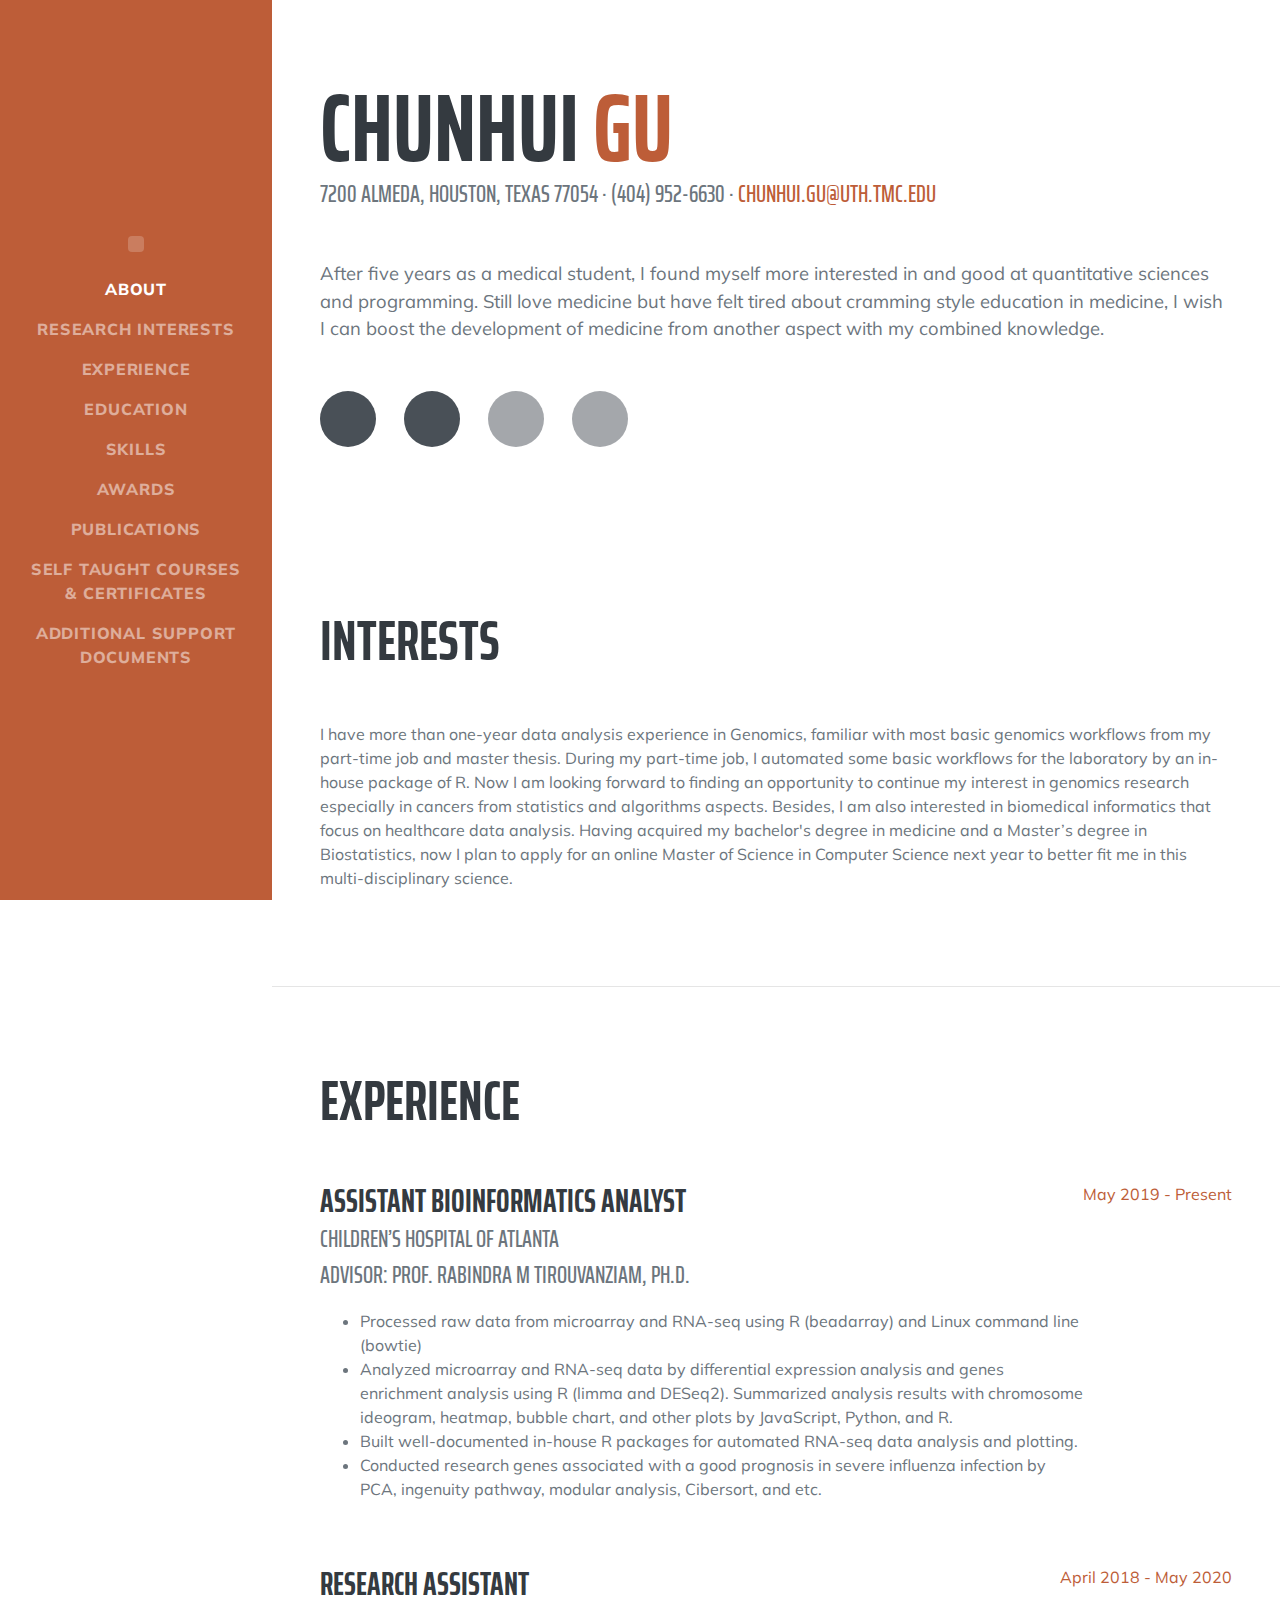
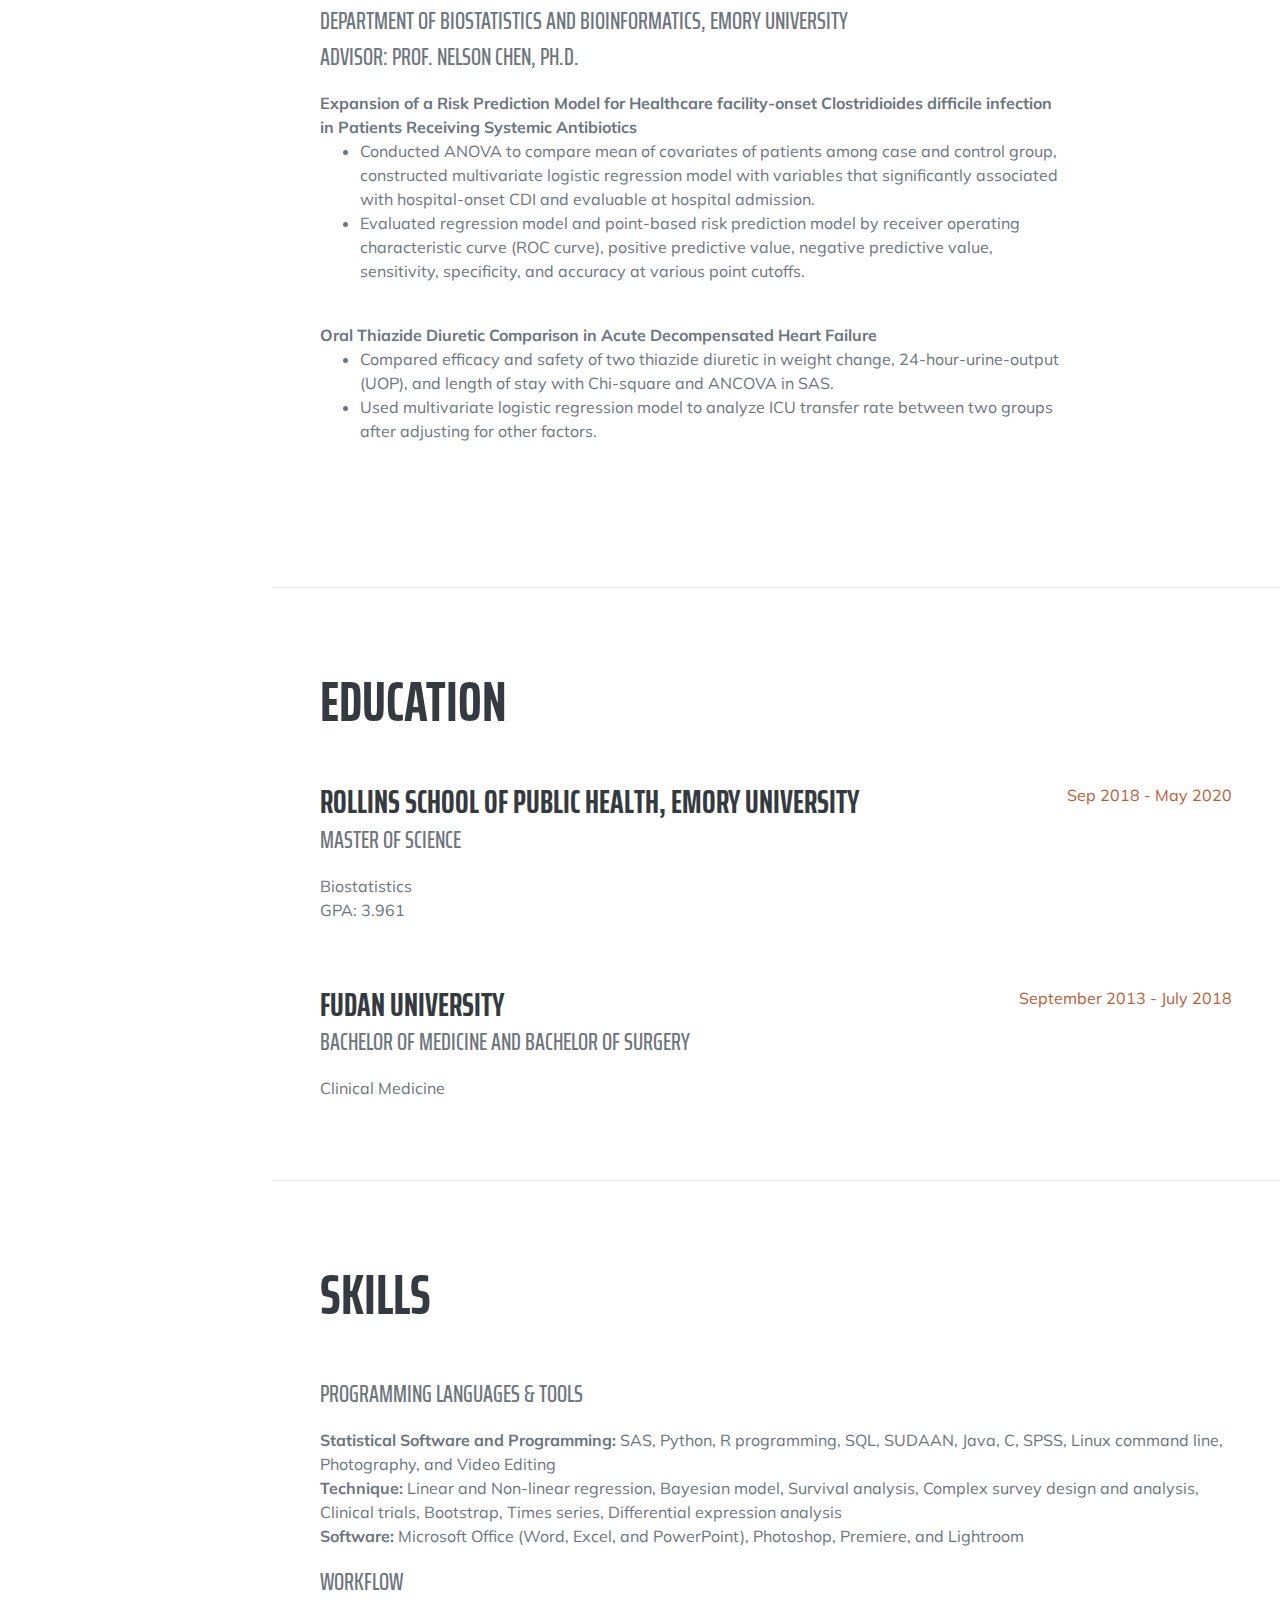
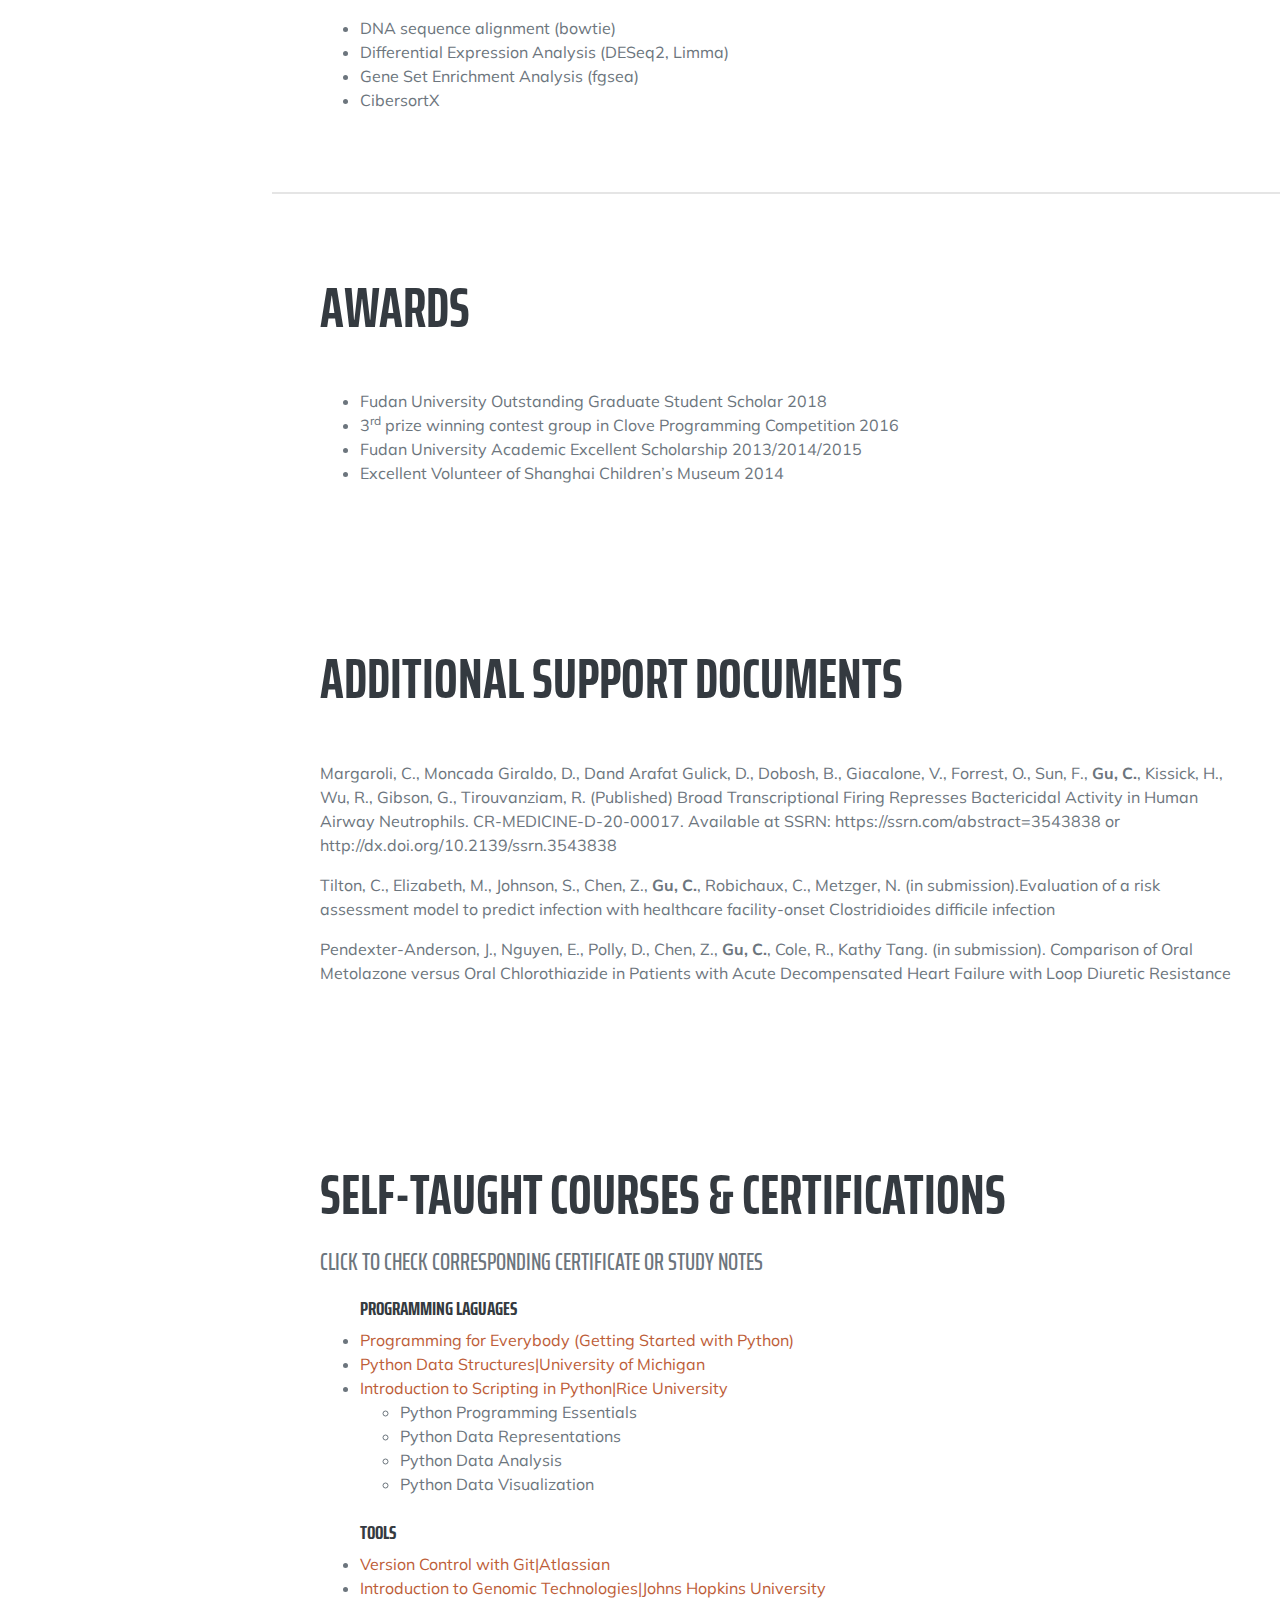
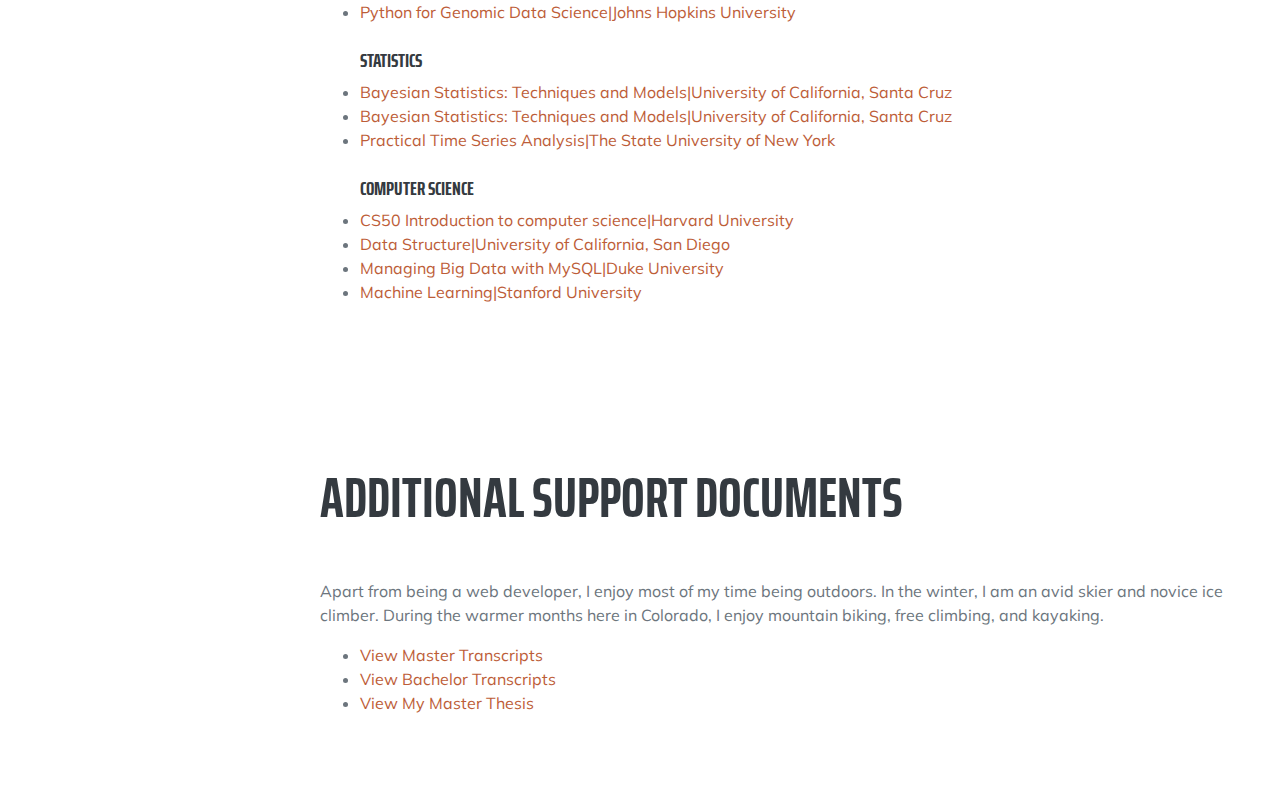
==== commit 023991b6: "updates" ====
--- a/index.html
+++ b/index.html
@@ -65,7 +65,10 @@
             <section class="resume-section" id="interests">
                 <div class="resume-section-content">
                     <h2 class="mb-5">Interests</h2>
-                    <p>I have more than one-year data analysis experience in Genomics, familiar with most basic genomics workflows from my part-time job and master thesis. During my part-time job, I automated some basic workflows for the laboratory by an in-house package of R. Now I am looking forward to finding an opportunity to continue my interest in genomics research especially in cancers from statistics and algorithms aspects. Having acquired my bachelor's degree in medicine and a Master’s degree in Biostatistics, now I plan to apply for an online Master of Science in Computer Science next year to better fit me in this multi-disciplinary science.</p>
+                    <p>I have more than one-year data analysis experience in Genomics, familiar with most basic genomics workflows from my part-time job and master thesis. 
+                        During my part-time job, I automated some basic workflows for the laboratory by an in-house package of R. Now I am looking forward to finding an opportunity to continue my interest in genomics research especially in cancers from statistics and algorithms aspects. 
+                        Besides, I am also interested in biomedical informatics that focus on healthcare data analysis.
+                        Having acquired my bachelor's degree in medicine and a Master’s degree in Biostatistics, now I plan to apply for an online Master of Science in Computer Science next year to better fit me in this multi-disciplinary science.</p>
                 </div>
             </section>
 
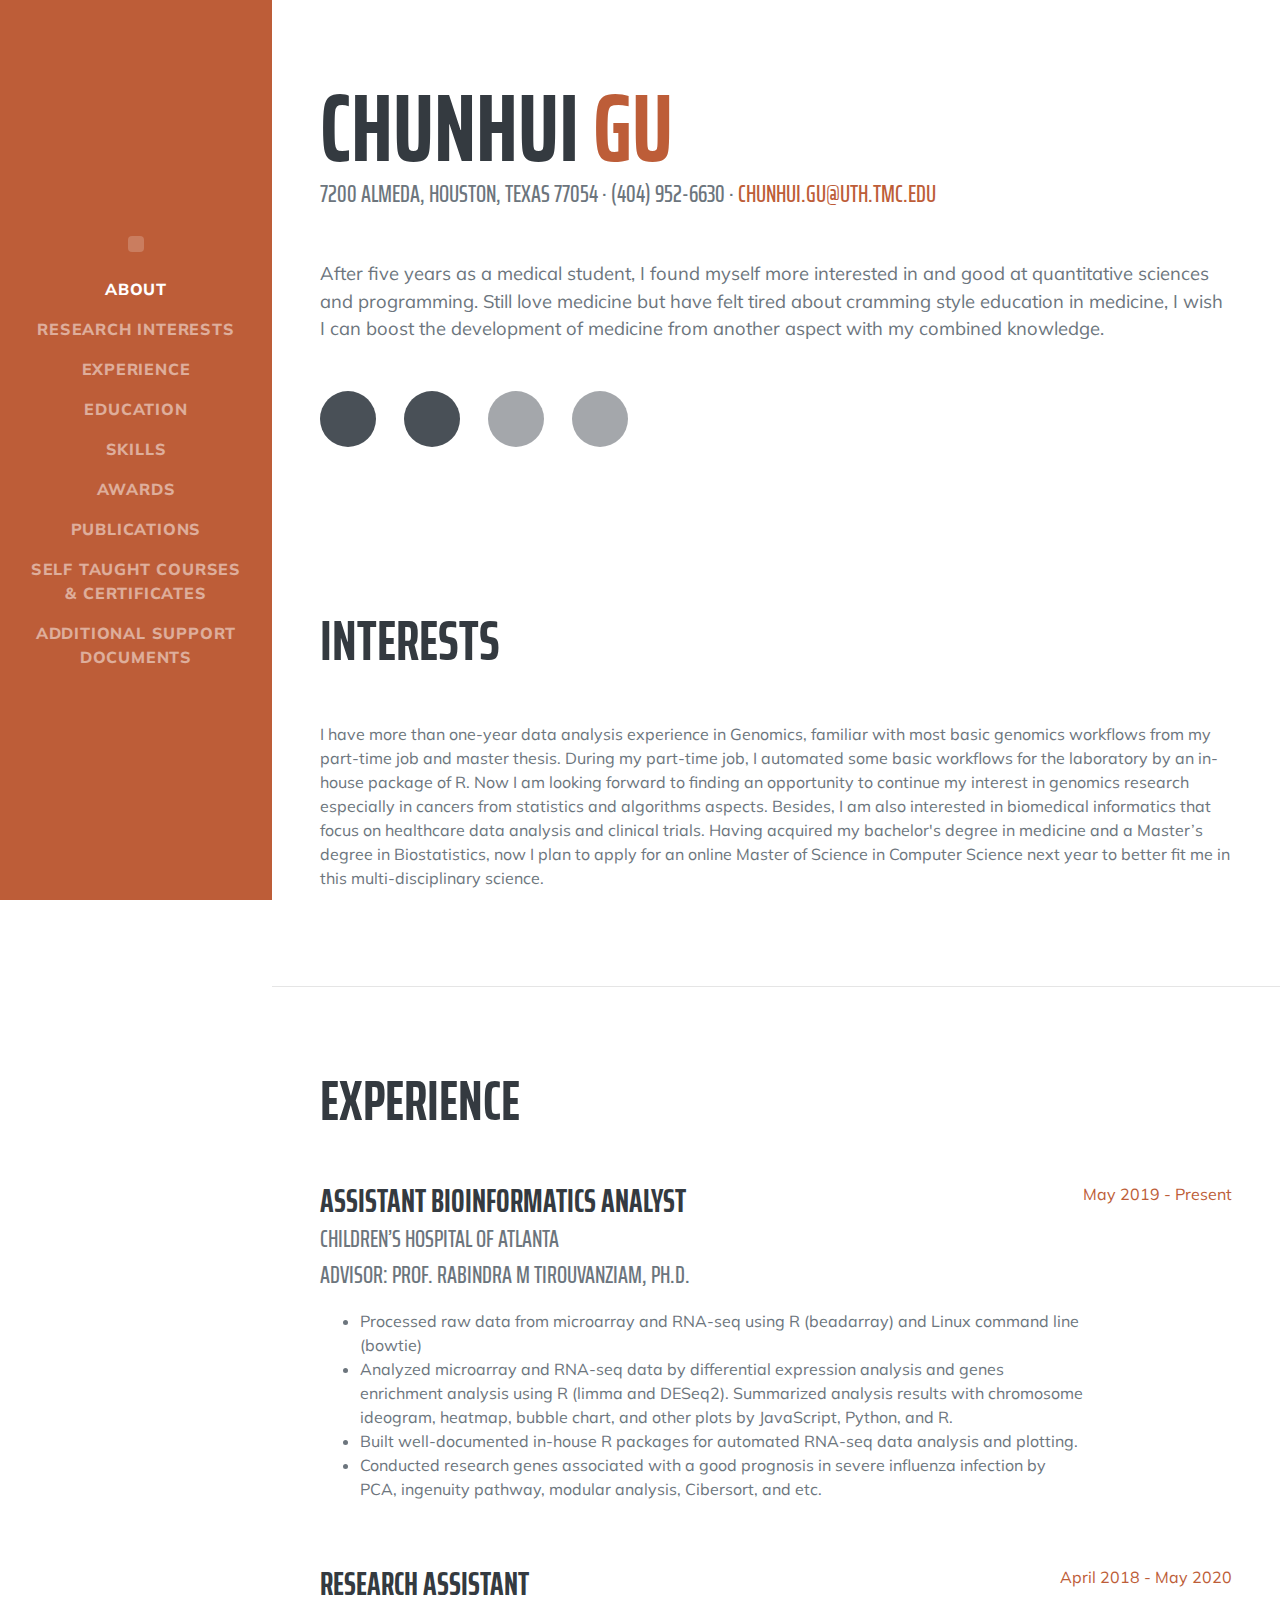
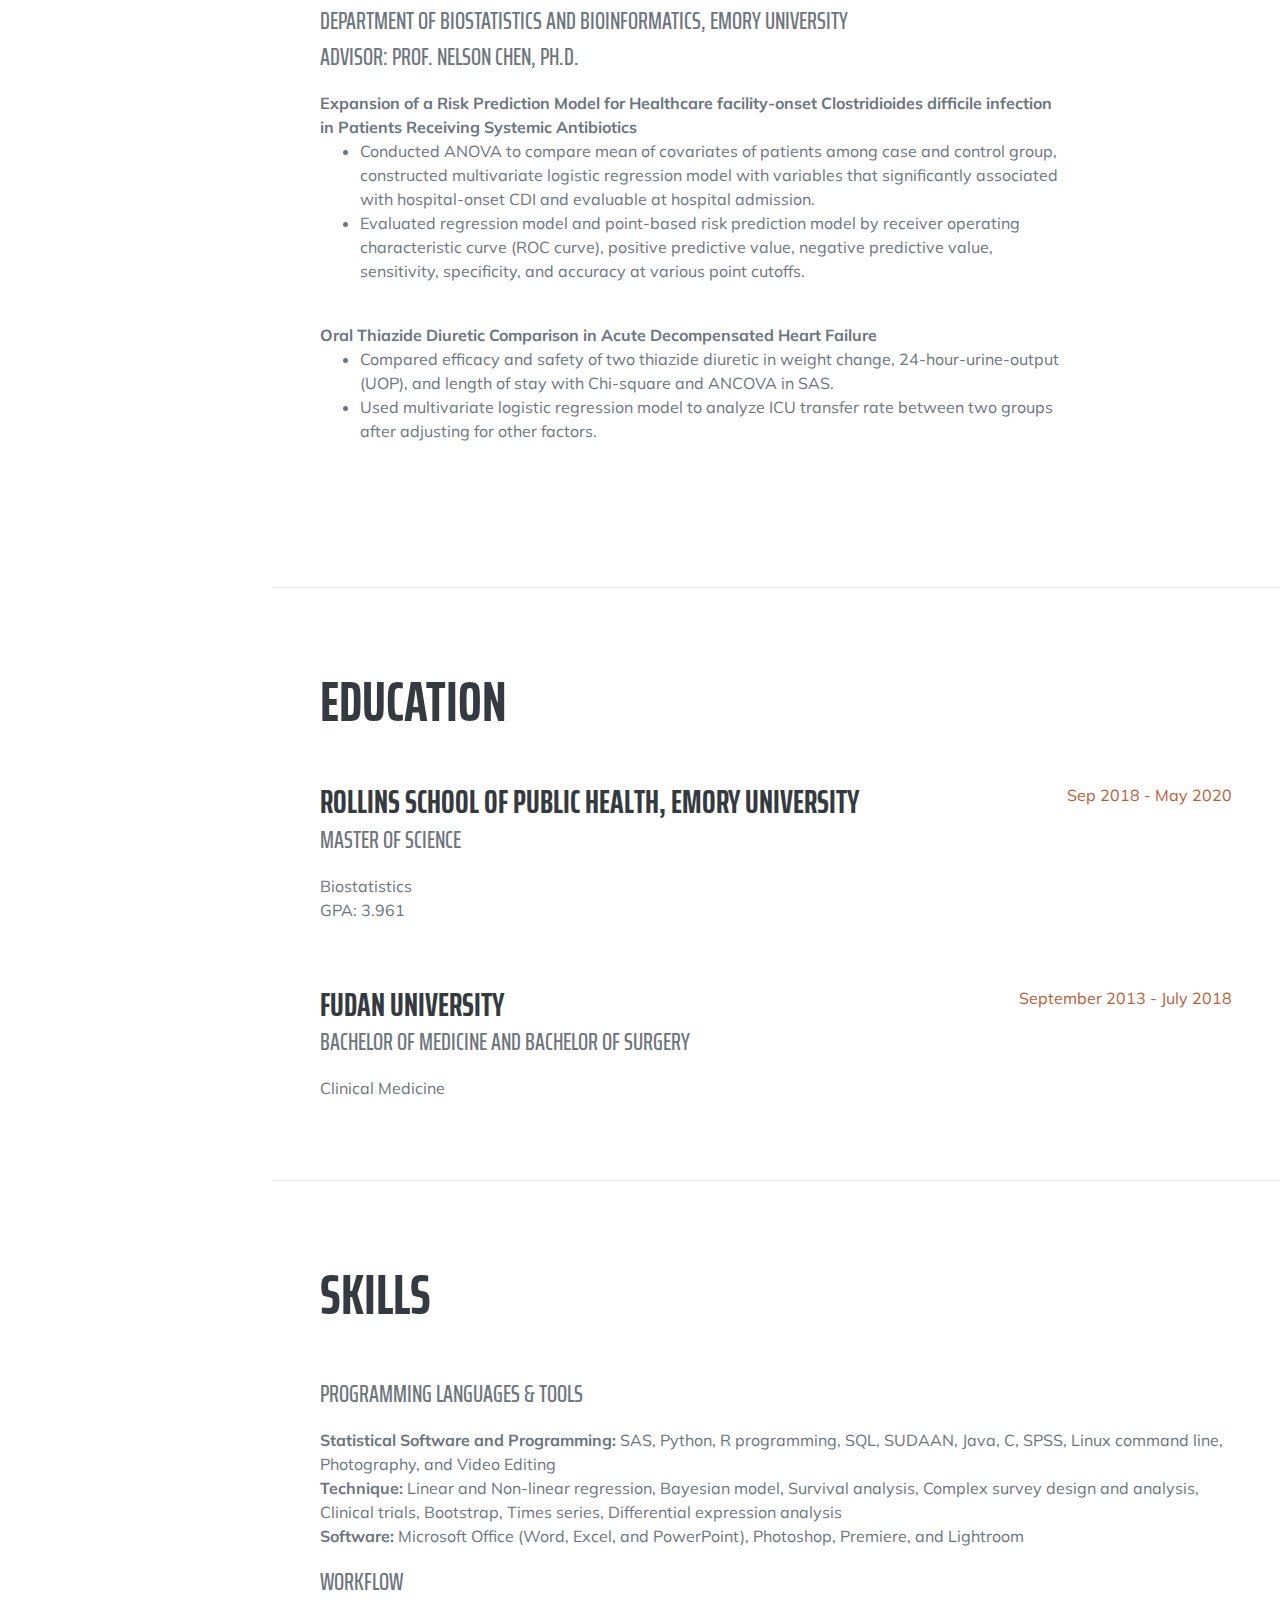
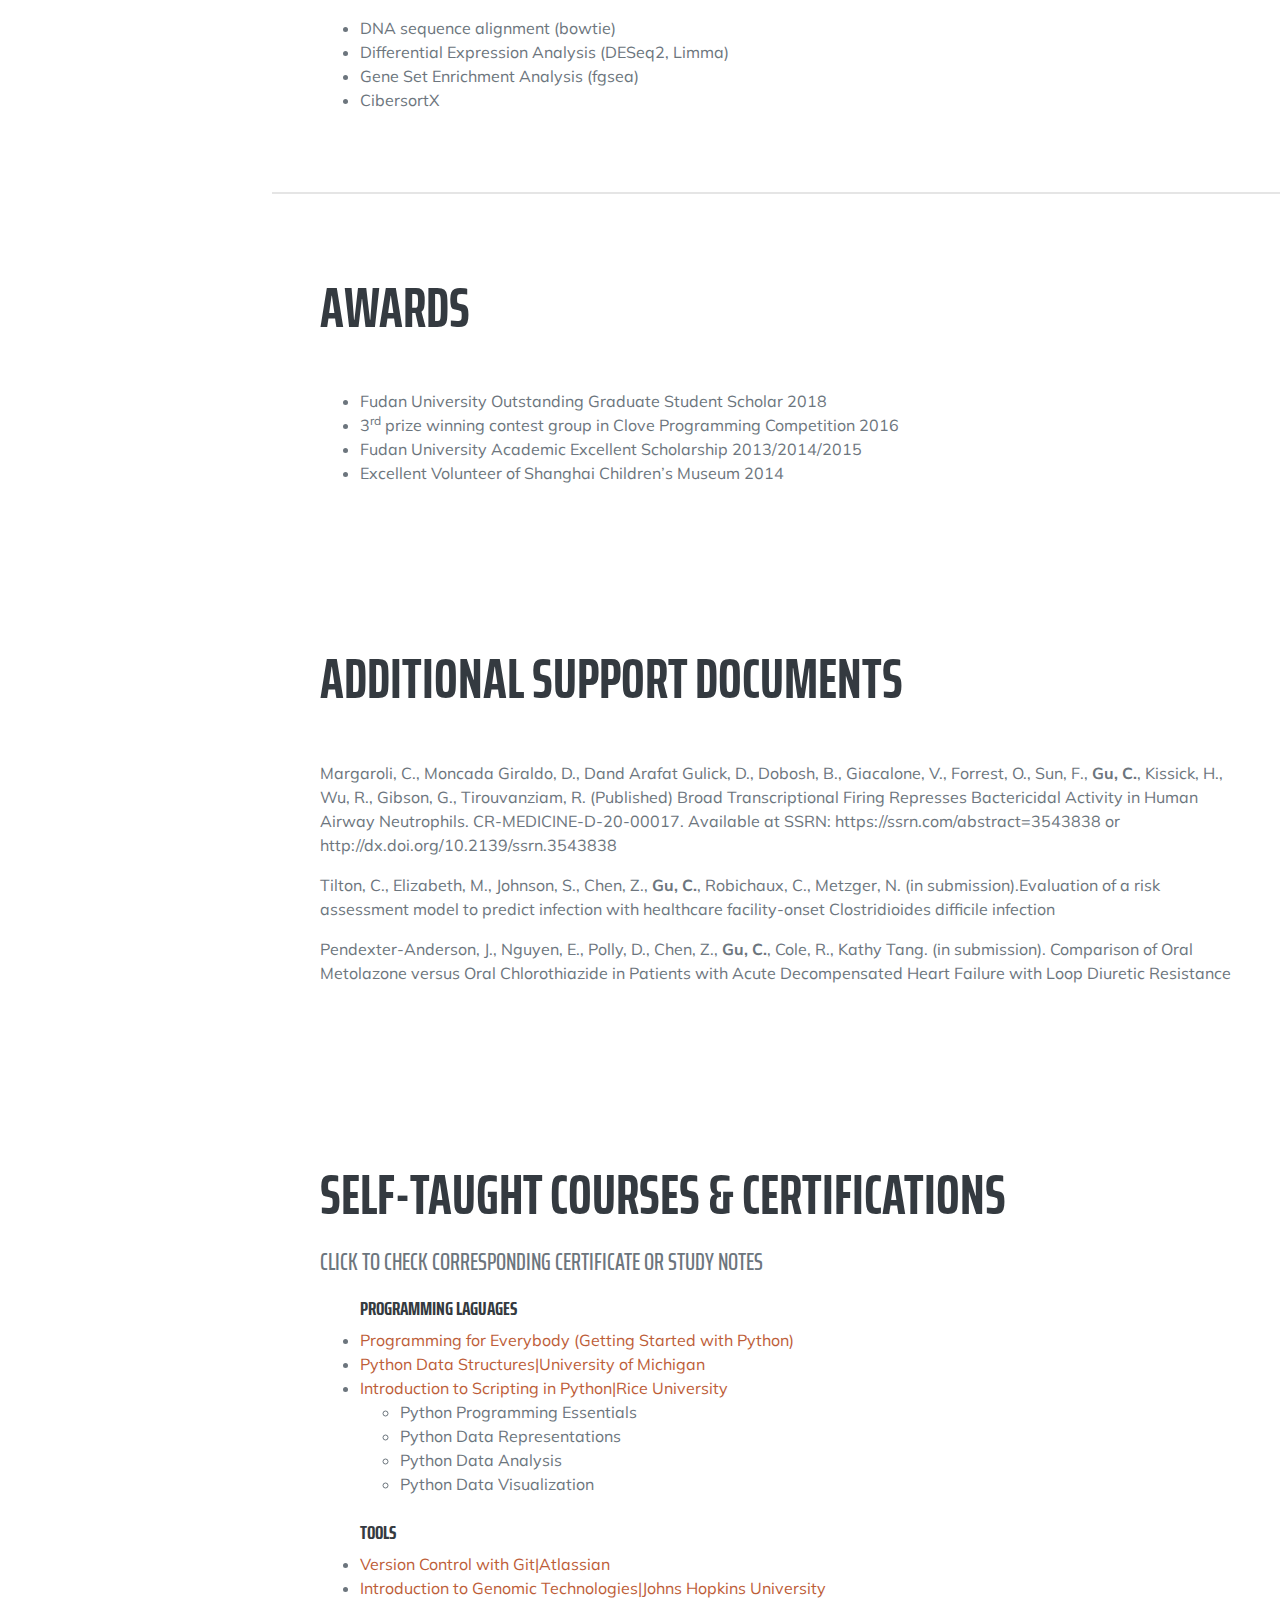
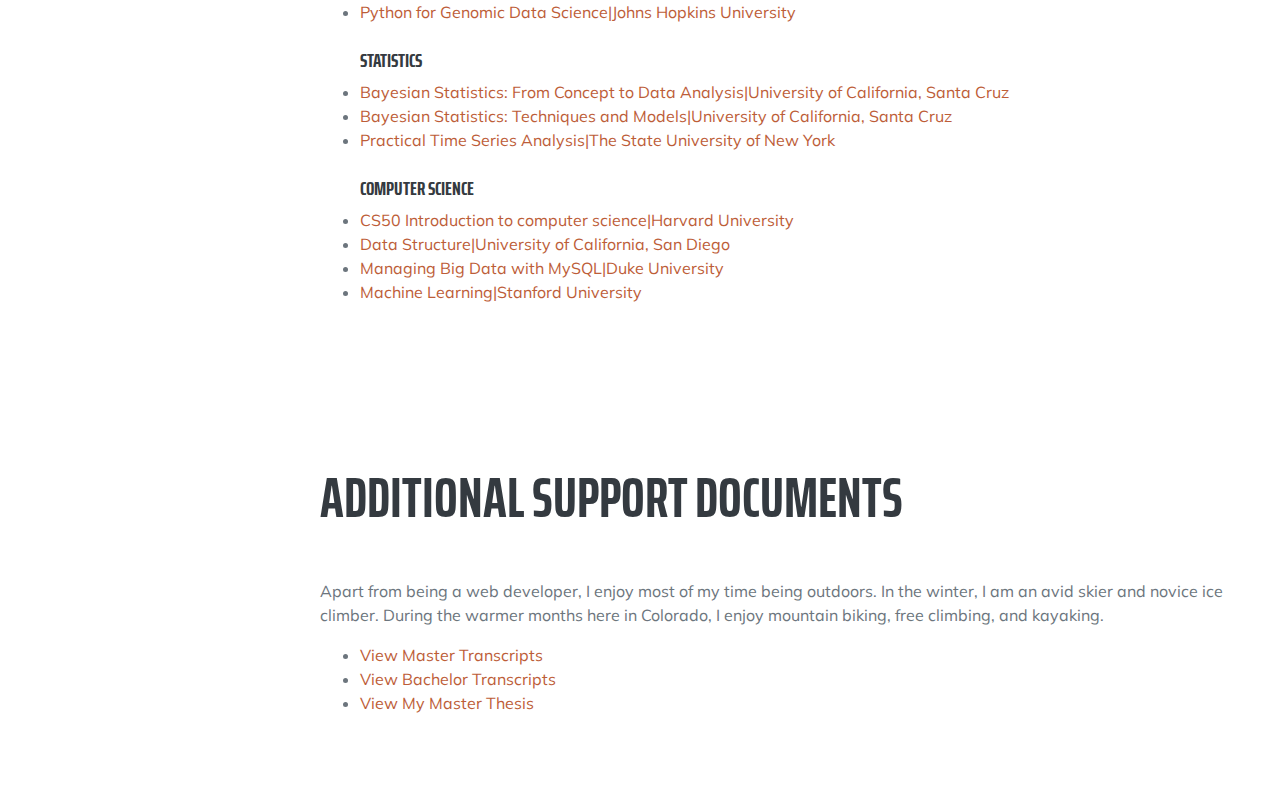
==== commit 3397ef2d: "updates" ====
--- a/index.html
+++ b/index.html
@@ -5,7 +5,7 @@
         <meta name="viewport" content="width=device-width, initial-scale=1, shrink-to-fit=no" />
         <meta name="description" content="" />
         <meta name="author" content="" />
-        <title>Resume - Start Bootstrap Theme</title>
+        <title>Chunhui's Resume</title>
         <link rel="icon" type="image/x-icon" href="assets/img/favicon.ico" />
         <!-- Font Awesome icons (free version)-->
         <script src="https://use.fontawesome.com/releases/v5.13.0/js/all.js" crossorigin="anonymous"></script>
@@ -20,7 +20,7 @@
         <!-- Navigation-->
         <nav class="navbar navbar-expand-lg navbar-dark bg-primary fixed-top" id="sideNav">
             <a class="navbar-brand js-scroll-trigger" href="#page-top">
-                <span class="d-block d-lg-none">Clarence Taylor</span>
+                <span class="d-block d-lg-none">Chunhui Gu</span>
                 <span class="d-none d-lg-block"><img class="img-fluid img-profile rounded mx-auto mb-2" src="assets/img/profile.jpg" alt="" /></span>
             </a>
             <button class="navbar-toggler" type="button" data-toggle="collapse" data-target="#navbarSupportedContent" aria-controls="navbarSupportedContent" aria-expanded="false" aria-label="Toggle navigation"><span class="navbar-toggler-icon"></span></button>
@@ -67,7 +67,7 @@
                     <h2 class="mb-5">Interests</h2>
                     <p>I have more than one-year data analysis experience in Genomics, familiar with most basic genomics workflows from my part-time job and master thesis. 
                         During my part-time job, I automated some basic workflows for the laboratory by an in-house package of R. Now I am looking forward to finding an opportunity to continue my interest in genomics research especially in cancers from statistics and algorithms aspects. 
-                        Besides, I am also interested in biomedical informatics that focus on healthcare data analysis.
+                        Besides, I am also interested in biomedical informatics that focus on healthcare data analysis and clinical trials.
                         Having acquired my bachelor's degree in medicine and a Master’s degree in Biostatistics, now I plan to apply for an online Master of Science in Computer Science next year to better fit me in this multi-disciplinary science.</p>
                 </div>
             </section>
@@ -245,7 +245,7 @@
                         <li><a href="https://coursera.org/share/2d76b2234d81fd21583c6b323ddee31a" target="_blank">Python for Genomic Data Science|Johns Hopkins University</a></li>
                         <br>
                         <h5 class="mb-6">Statistics</h5>
-                        <li><a href="https://coursera.org/share/2585021dd2846645c0829f752e0a4768" target="_blank">Bayesian Statistics: Techniques and Models|University of California, Santa Cruz</a></li>
+                        <li><a href="https://coursera.org/share/2585021dd2846645c0829f752e0a4768" target="_blank">Bayesian Statistics: From Concept to Data Analysis|University of California, Santa Cruz</a></li>
                         <li><a href="https://coursera.org/share/e92774f1995877dfc3336a9d0eb55952" target="_blank">Bayesian Statistics: Techniques and Models|University of California, Santa Cruz</a></li>
                         <li><a href="https://coursera.org/share/dfa6f5fb405959e7cb04b55625bfb835" target="_blank">Practical Time Series Analysis|The State University of New York</a></li>
                         <br>
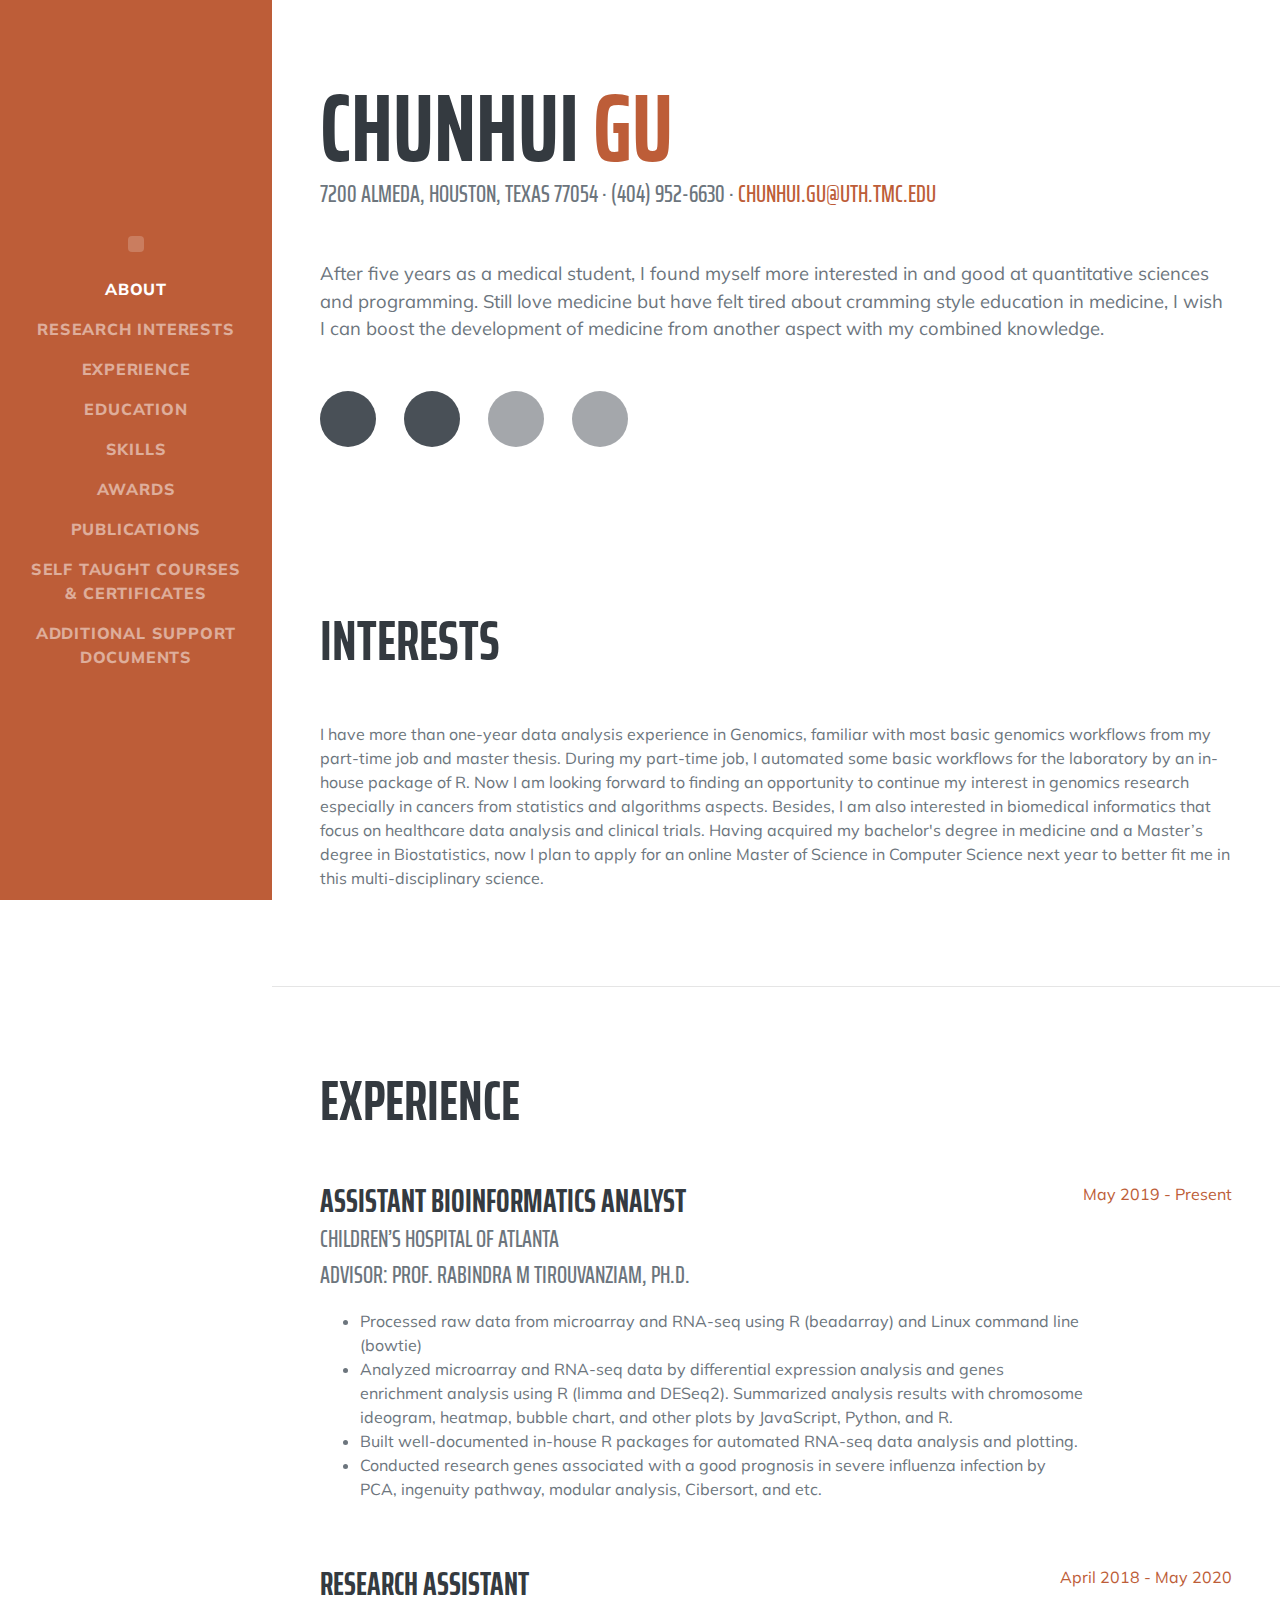
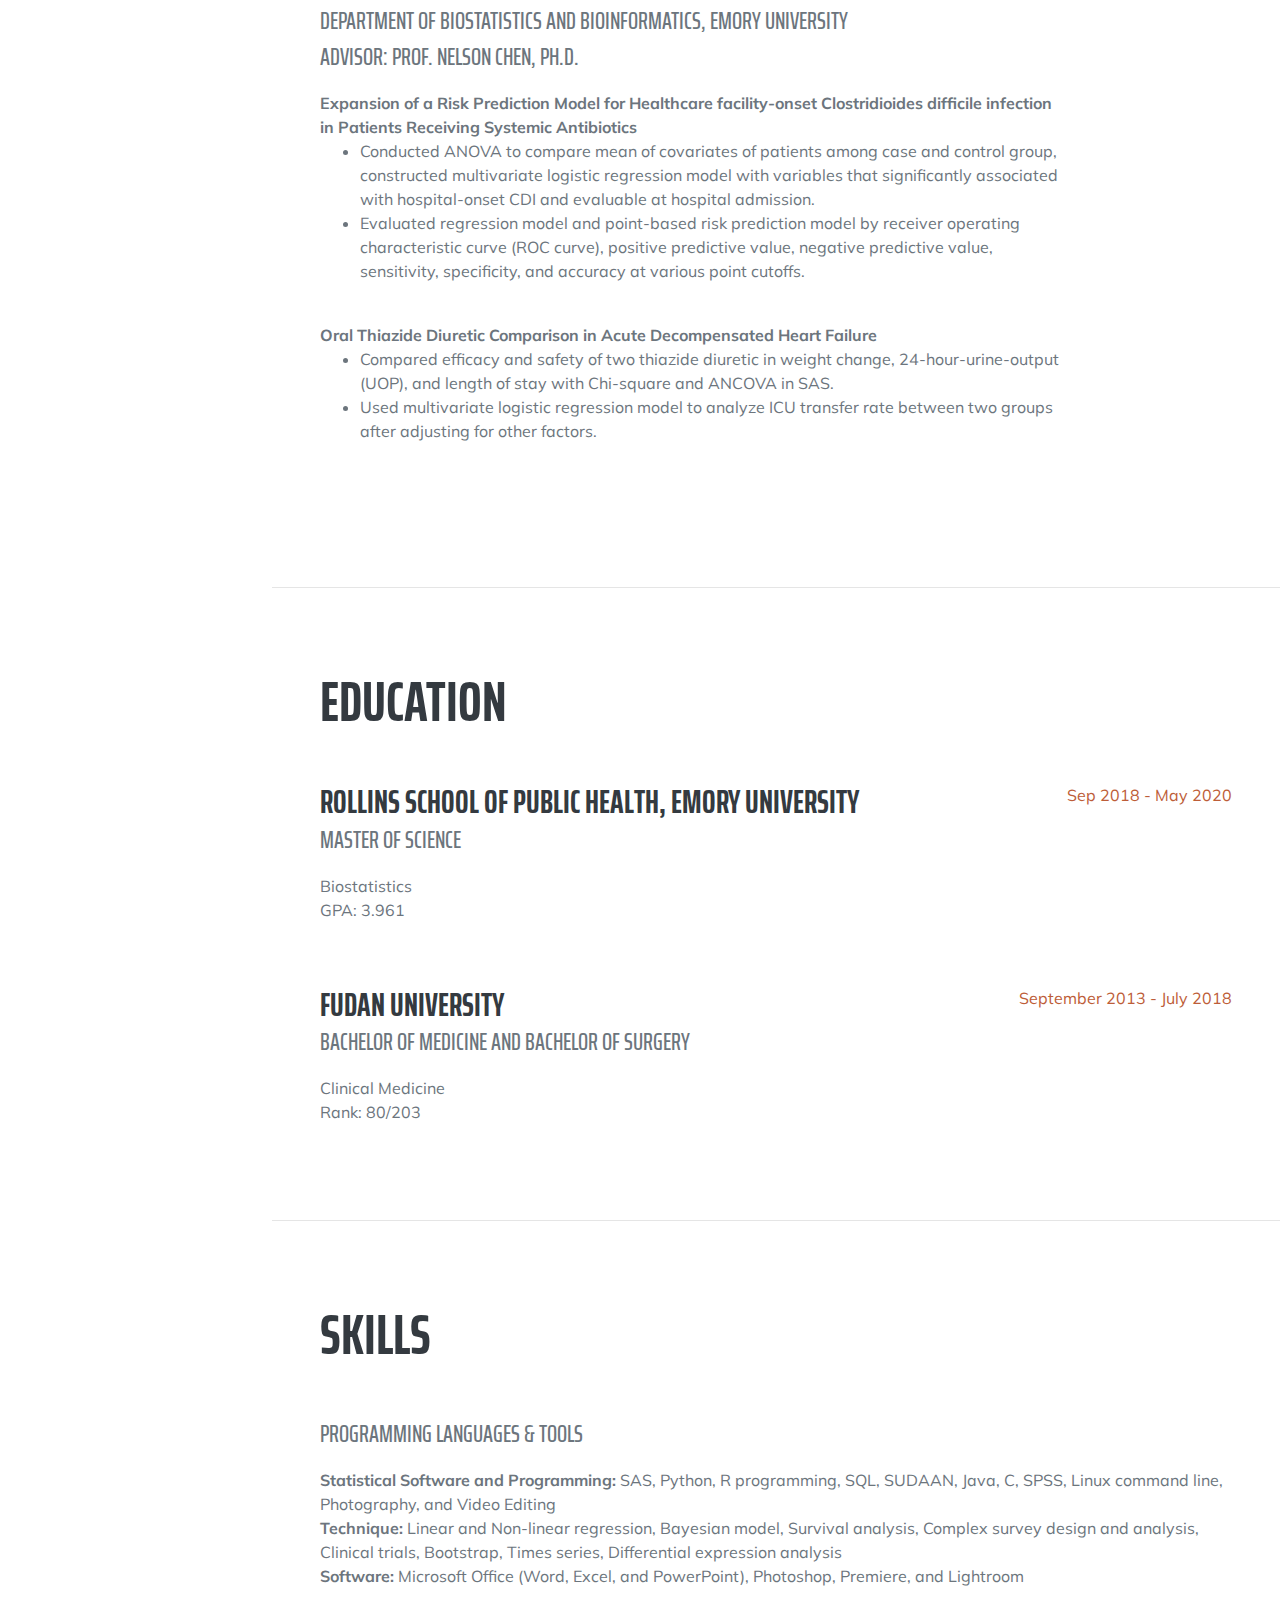
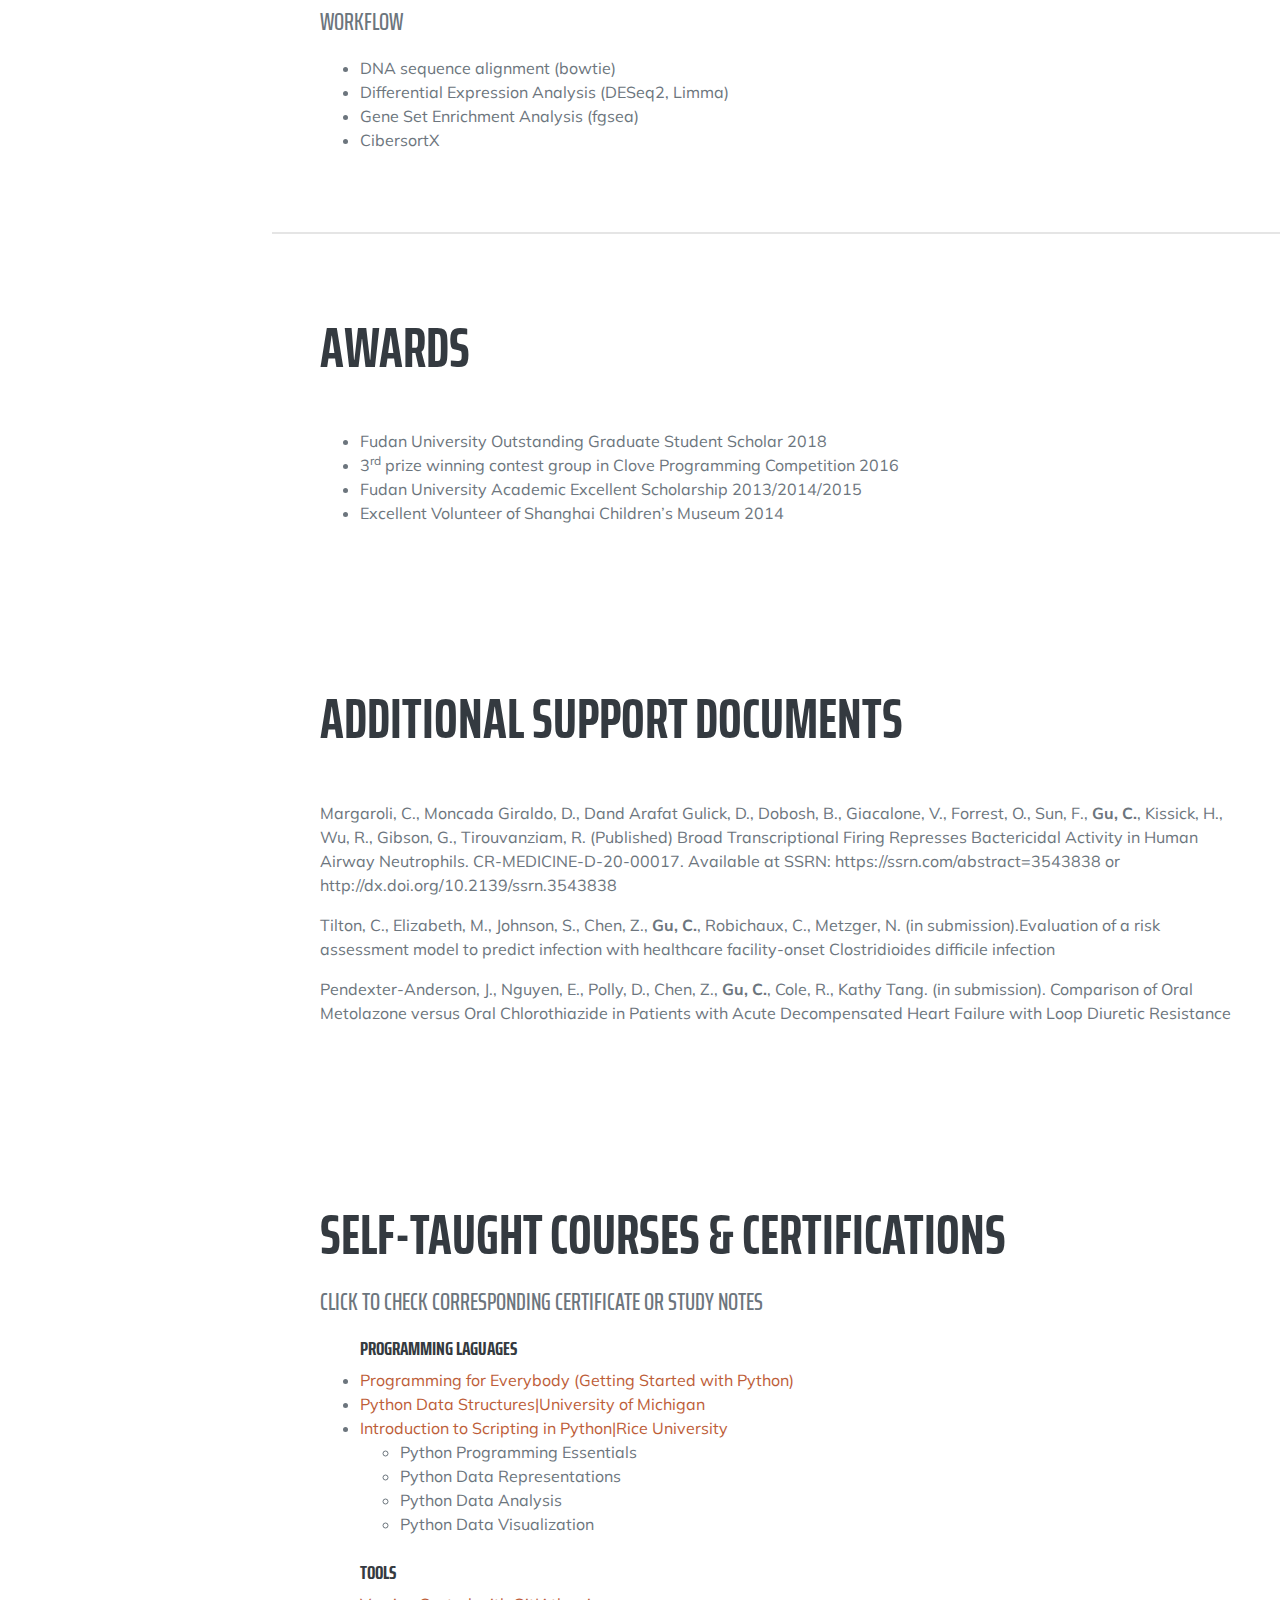
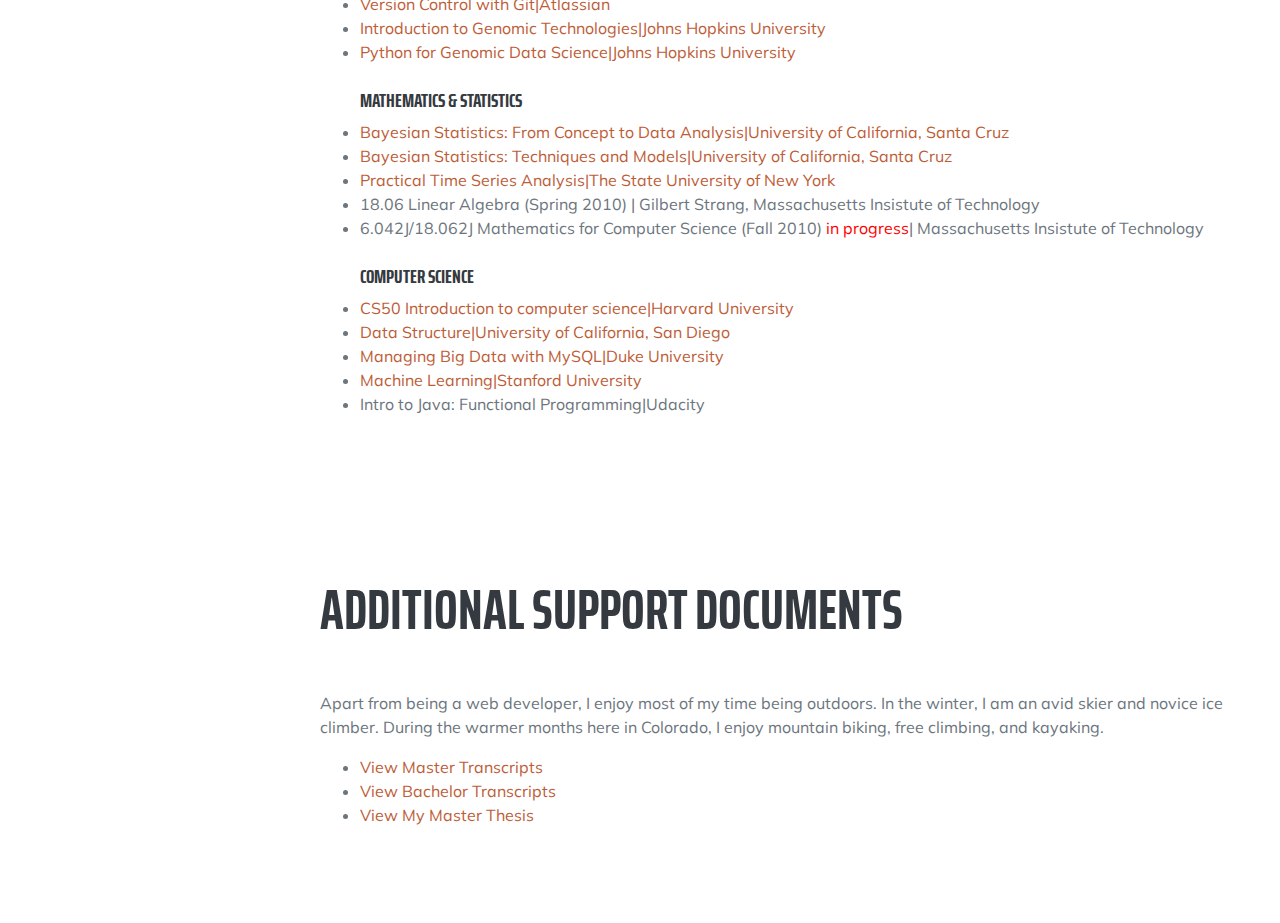
==== commit 8f42ae66: "updates" ====
--- a/index.html
+++ b/index.html
@@ -143,6 +143,7 @@
                             <h3 class="mb-0">Fudan University</h3>
                             <div class="subheading mb-3">Bachelor of Medicine and Bachelor of Surgery</div>
                             <div>Clinical Medicine</div>
+                            <p>Rank: 80/203</p>
                         </div>
                         <div class="flex-shrink-0"><span class="text-primary">September 2013 - July 2018</span></div>
                     </div>
@@ -244,17 +245,19 @@
                         <li><a href="https://coursera.org/share/dc5d11cbcfd7f7e0c5b625065d17eafc" target="_blank">Introduction to Genomic Technologies|Johns Hopkins University</a></li>
                         <li><a href="https://coursera.org/share/2d76b2234d81fd21583c6b323ddee31a" target="_blank">Python for Genomic Data Science|Johns Hopkins University</a></li>
                         <br>
-                        <h5 class="mb-6">Statistics</h5>
+                        <h5 class="mb-6">Mathematics & Statistics</h5>
                         <li><a href="https://coursera.org/share/2585021dd2846645c0829f752e0a4768" target="_blank">Bayesian Statistics: From Concept to Data Analysis|University of California, Santa Cruz</a></li>
                         <li><a href="https://coursera.org/share/e92774f1995877dfc3336a9d0eb55952" target="_blank">Bayesian Statistics: Techniques and Models|University of California, Santa Cruz</a></li>
                         <li><a href="https://coursera.org/share/dfa6f5fb405959e7cb04b55625bfb835" target="_blank">Practical Time Series Analysis|The State University of New York</a></li>
+                        <li>18.06 Linear Algebra (Spring 2010) | Gilbert Strang, Massachusetts Insistute of Technology</li>
+                        <li>6.042J/18.062J Mathematics for Computer Science (Fall 2010) <span style="color:red">in progress</span>| Massachusetts Insistute of Technology</li>
                         <br>
                         <h5 class="mb-6">Computer Science</h5>
                         <li><a href="https://certificates.cs50.io/a8d14f65-713b-4c23-8fa8-f1b932136d50.pdf?size=lette" target="_blank">CS50 Introduction to computer science|Harvard University</a></li>
                         <li><a href="https://coursera.org/share/3acde7a78d10db305eef35b5d7d1e79d" target="_blank">Data Structure|University of California, San Diego</a></li>
                         <li><a href="https://coursera.org/share/653e2bd424b5f8cdda8ee25270f6a7f3" target="_blank">Managing Big Data with MySQL|Duke University</a></li>
                         <li><a href="https://coursera.org/share/af232e89033facc90634811dab21234e" target="_blank">Machine Learning|Stanford University</a></li>
-
+                        <li>Intro to Java: Functional Programming|Udacity</a></li>
                     </ul>
                 </div>
             </section>
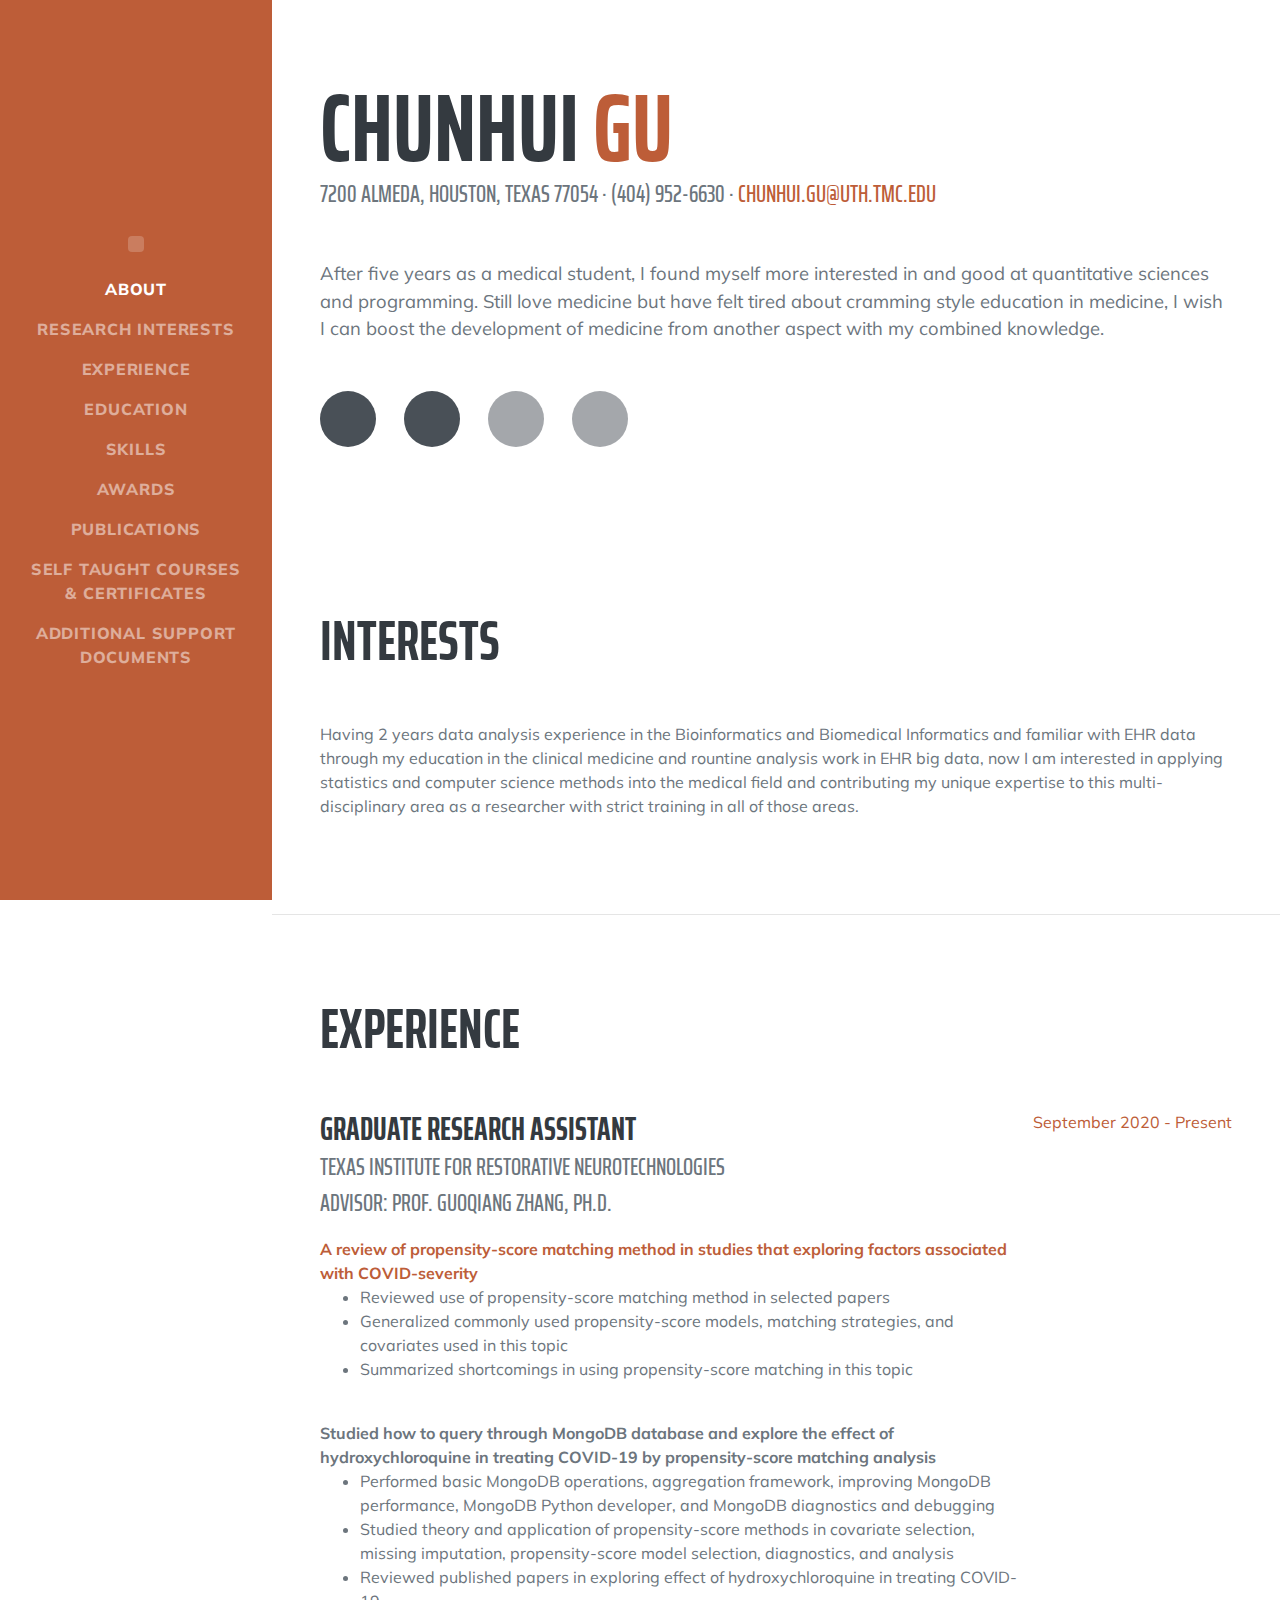
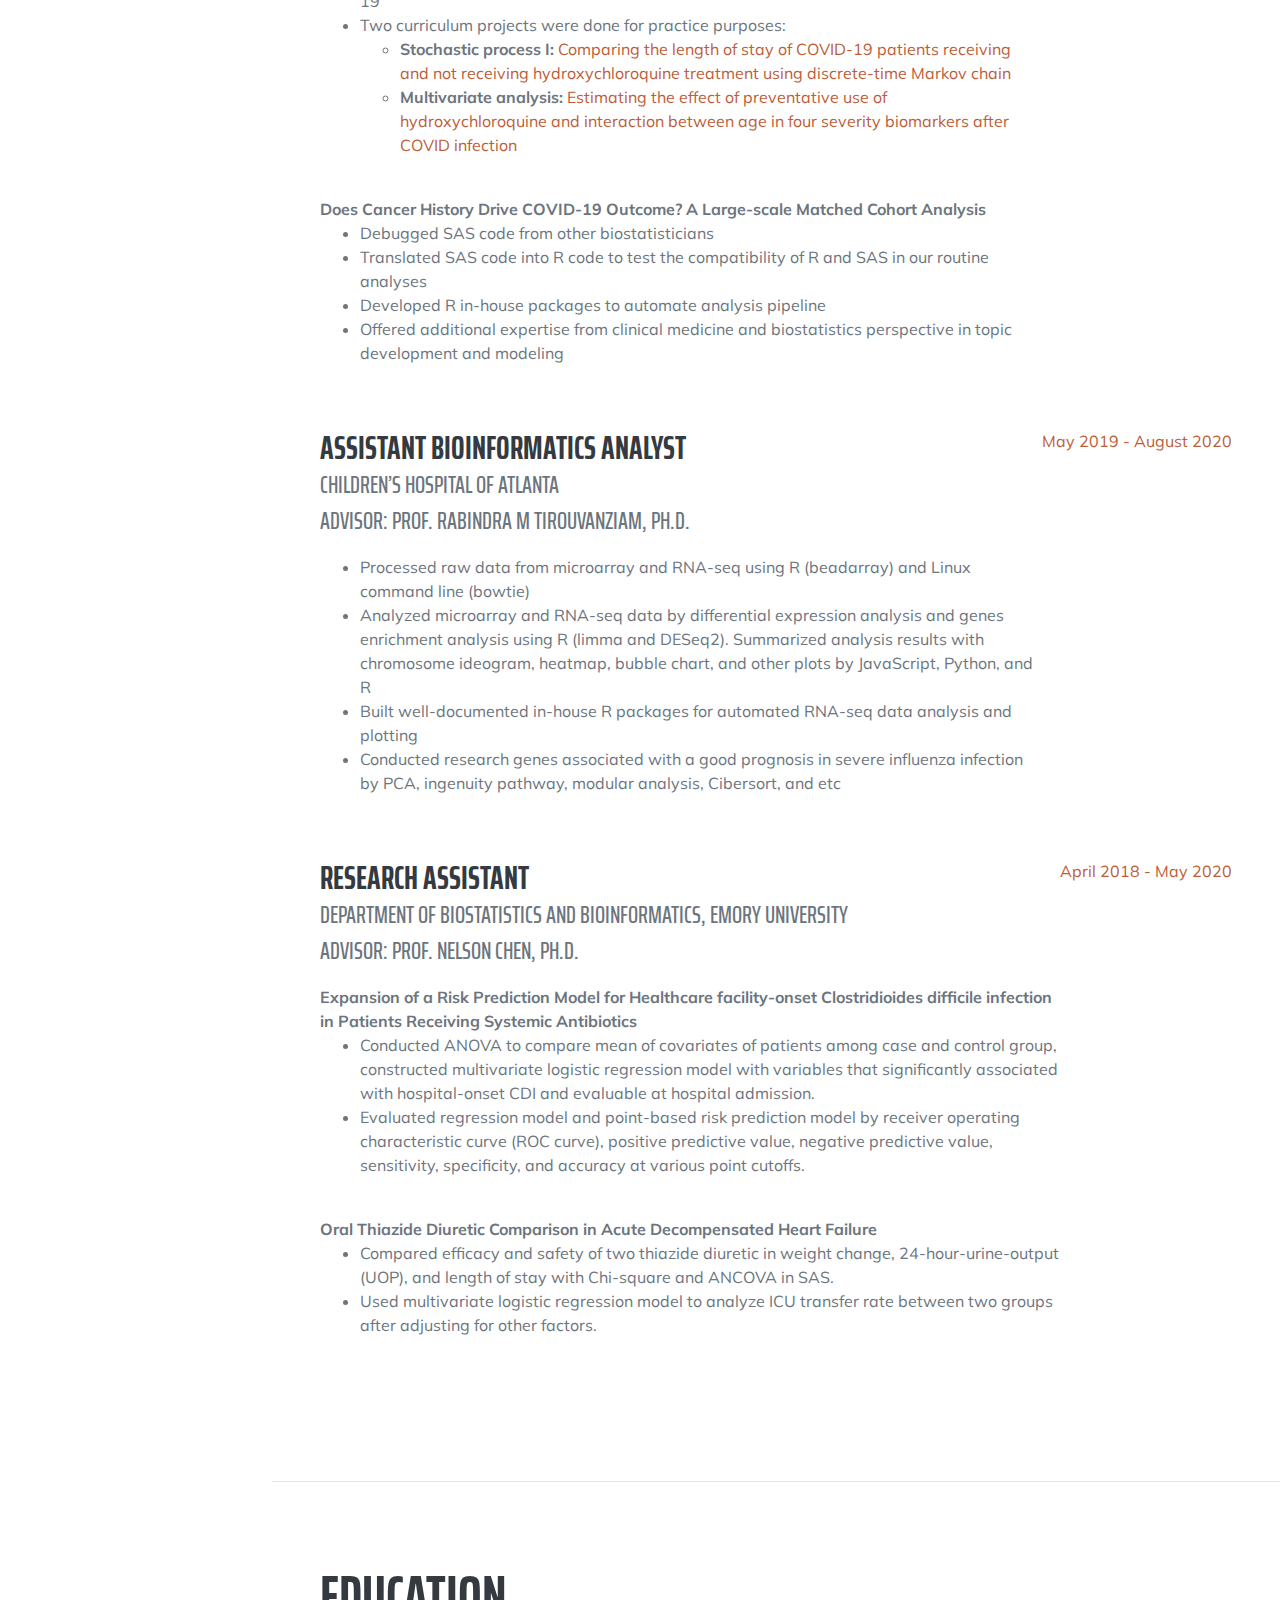
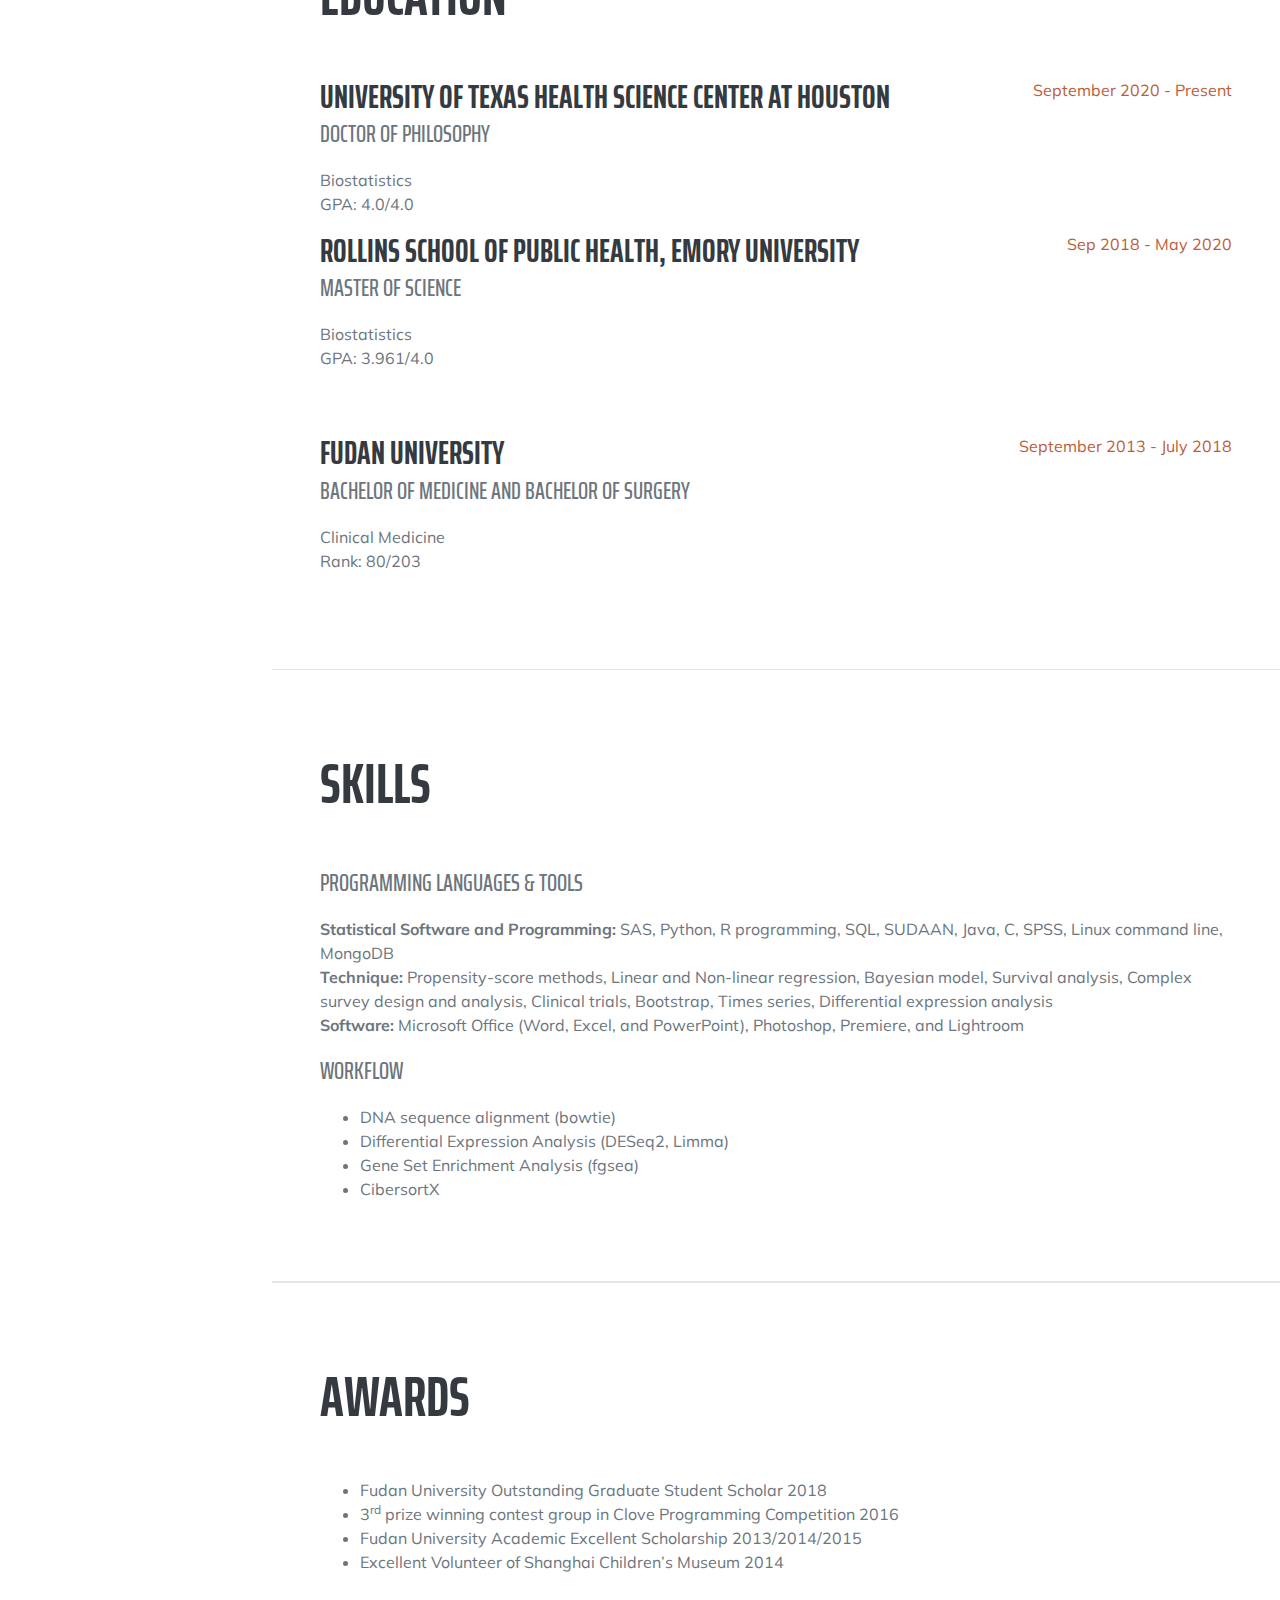
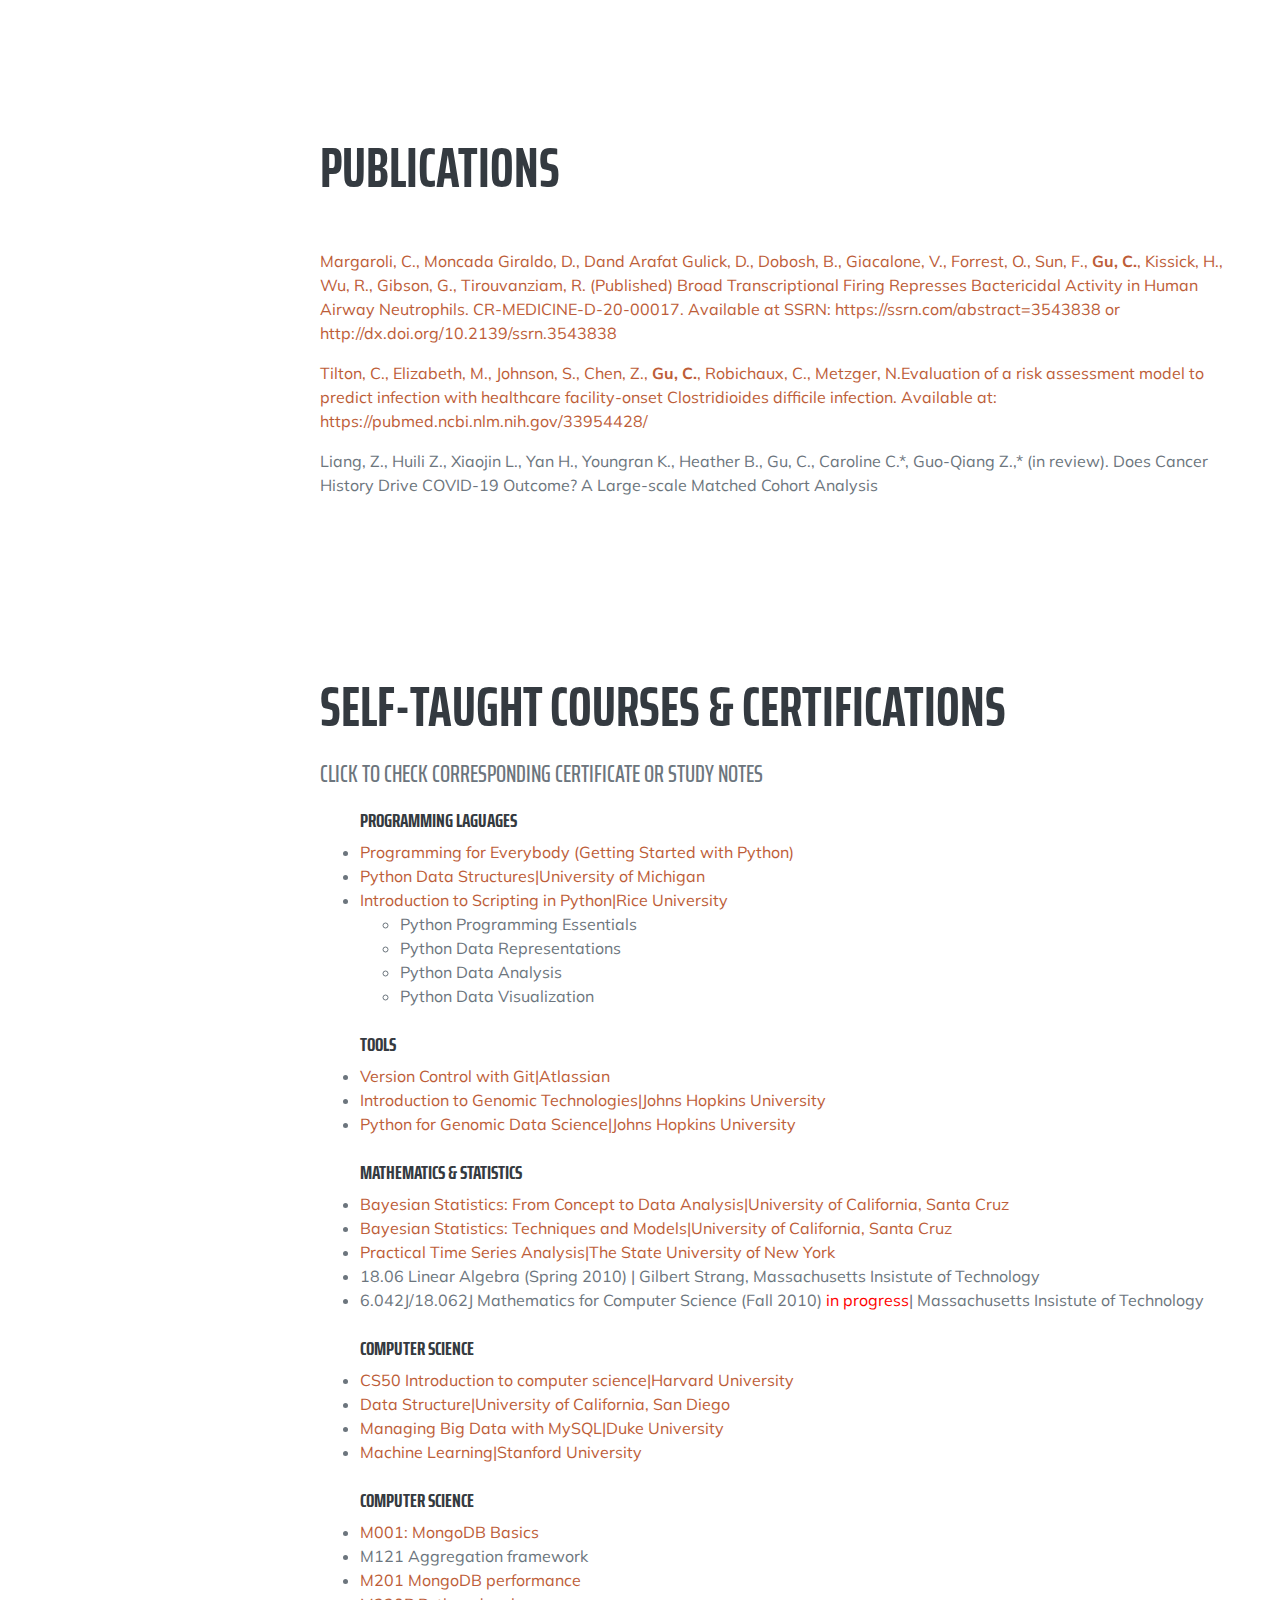
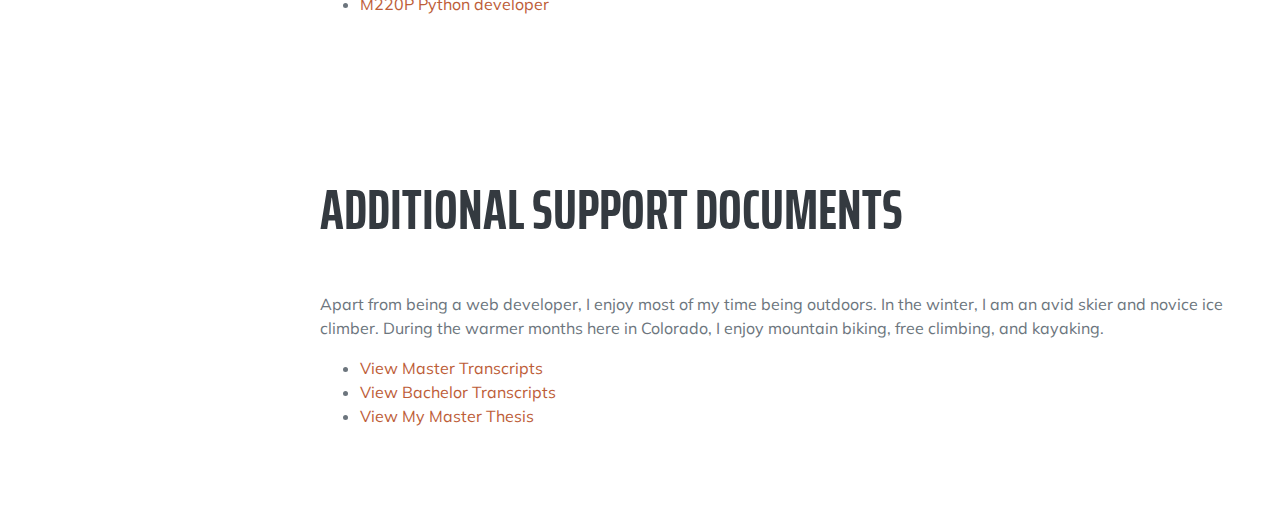
==== commit 51253043: "annual update" ====
--- a/index.html
+++ b/index.html
@@ -65,18 +65,73 @@
             <section class="resume-section" id="interests">
                 <div class="resume-section-content">
                     <h2 class="mb-5">Interests</h2>
-                    <p>I have more than one-year data analysis experience in Genomics, familiar with most basic genomics workflows from my part-time job and master thesis. 
-                        During my part-time job, I automated some basic workflows for the laboratory by an in-house package of R. Now I am looking forward to finding an opportunity to continue my interest in genomics research especially in cancers from statistics and algorithms aspects. 
-                        Besides, I am also interested in biomedical informatics that focus on healthcare data analysis and clinical trials.
-                        Having acquired my bachelor's degree in medicine and a Master’s degree in Biostatistics, now I plan to apply for an online Master of Science in Computer Science next year to better fit me in this multi-disciplinary science.</p>
+                    <p>Having 2 years data analysis experience in the Bioinformatics and Biomedical Informatics and familiar with EHR data through my education in the clinical medicine and rountine analysis work in EHR big data,
+                      now I am interested in applying statistics and computer science methods into the medical field and contributing my unique expertise to this multi-disciplinary area as a researcher with strict training 
+                    in all of those areas.   
+                    </p>
                 </div>
             </section>
 
             <hr class="m-0" />
             <!-- Experience-->
-            <section class="resume-section" id="experience">
+
+            <section class="resume-section" id="experience">  
                 <div class="resume-section-content">
                     <h2 class="mb-5">Experience</h2>
+
+
+                    <!-- Experience 1-->
+                    <div class="d-flex flex-column flex-md-row justify-content-between mb-5">
+                        <div class="flex-grow-1">
+                            <h3 class="mb-0">Graduate Research Assistant</h3>
+                            <div class="subheading mb-6">Texas Institute for Restorative Neurotechnologies</div>
+                            <div class="subheading mb-3">Advisor: Prof. Guoqiang Zhang, Ph.D.</div>
+                            <article>
+                                <section>
+                                    <div style="font-weight:bold"><a href=propensity.pdf>A review of propensity-score matching method in studies that exploring factors associated with COVID-severity</a></div>
+                                    <ul>
+                                        <li>Reviewed use of propensity-score matching method in selected papers</li>
+                                        <li>Generalized commonly used propensity-score models, matching strategies, and covariates used in this topic</li>
+                                        <li>Summarized shortcomings in using propensity-score matching in this topic </li>
+                                    </ul>
+                                </section>
+            
+                                <br>
+            
+                                <sectio>
+                                    <div style="font-weight:bold">Studied how to query through MongoDB database and explore the effect of hydroxychloroquine in treating COVID-19 by propensity-score matching analysis </div>
+                                    <ul>
+                                        <li>Performed basic MongoDB operations, aggregation framework, improving MongoDB performance, MongoDB Python developer, and MongoDB diagnostics and debugging</li>
+                                        <li>Studied theory and application of propensity-score methods in covariate selection, missing imputation, propensity-score model selection, diagnostics, and analysis</li>
+                                        <li>Reviewed published papers in exploring effect of hydroxychloroquine in treating COVID-19</li>
+                                        <li>Two curriculum projects were done for practice purposes:
+                                            <ul>
+                                                <li><b>Stochastic process I:</b> <a href=Stochastic.pdf>Comparing the length of stay of COVID-19 patients receiving and not receiving hydroxychloroquine treatment using discrete-time Markov chain</a></li>
+                                                <li><b>Multivariate analysis:</b> <a href=multivariate.pdf>Estimating the effect of preventative use of hydroxychloroquine and interaction between age in four severity biomarkers after COVID infection</a></li>
+                                              </ul>
+                                        </li>
+                                    </ul>
+                                </sectio>
+                                
+                                <br>
+
+                                <section>
+                                    <div style="font-weight:bold">Does Cancer History Drive COVID-19 Outcome? A Large-scale Matched Cohort Analysis</div>
+                                    <ul>
+                                        <li>Debugged SAS code from other biostatisticians</li>
+                                        <li>Translated SAS code into R code to test the compatibility of R and SAS in our routine analyses</li>
+                                        <li>Developed R in-house packages to automate analysis pipeline </li>
+                                        <li>Offered additional expertise from clinical medicine and biostatistics perspective in topic development and modeling</li>
+                                    </ul>
+                                </section>
+
+                            </article>
+                        </div>
+                        <div class="flex-shrink-0"><span class="text-primary">September 2020 - Present</span></div>
+                    </div>
+
+
+
                     <div class="d-flex flex-column flex-md-row justify-content-between mb-5">
                         <div class="flex-grow-1">
                             <h3 class="mb-0">Assistant Bioinformatics Analyst</h3>
@@ -85,14 +140,17 @@
                             <article>
                                 <ul>
                                     <li>Processed raw data from microarray and RNA-seq using R (beadarray) and Linux command line (bowtie)</li>
-                                    <li>Analyzed microarray and RNA-seq data by differential expression analysis and genes enrichment analysis using R (limma and DESeq2). Summarized analysis results with chromosome ideogram, heatmap, bubble chart, and other plots by JavaScript, Python, and R. </li>
-                                    <li>Built well-documented in-house R packages for automated RNA-seq data analysis and plotting.</li>
-                                    <li>Conducted research genes associated with a good prognosis in severe influenza infection by PCA, ingenuity pathway, modular analysis, Cibersort, and etc.</li>
+                                    <li>Analyzed microarray and RNA-seq data by differential expression analysis and genes enrichment analysis using R (limma and DESeq2). Summarized analysis results with chromosome ideogram, heatmap, bubble chart, and other plots by JavaScript, Python, and R</li>
+                                    <li>Built well-documented in-house R packages for automated RNA-seq data analysis and plotting</li>
+                                    <li>Conducted research genes associated with a good prognosis in severe influenza infection by PCA, ingenuity pathway, modular analysis, Cibersort, and etc</li>
                                 </ul>
                             </article>
                         </div>
-                        <div class="flex-shrink-0"><span class="text-primary">May 2019 - Present</span></div>
-                    </div>
+                        <div class="flex-shrink-0"><span class="text-primary">May 2019 - August 2020</span></div>
+                    </div>
+
+
+
                     <div class="d-flex flex-column flex-md-row justify-content-between mb-5">
                         <div class="flex-grow-1">
                             <h3 class="mb-0">Research Assistant</h3>
@@ -129,15 +187,27 @@
             <section class="resume-section" id="education">
                 <div class="resume-section-content">
                     <h2 class="mb-5">Education</h2>
+
+                    <div class="d-flex flex-column flex-md-row justify-content-between">
+                        <div class="flex-grow-1">
+                            <h3 class="mb-0">University of Texas Health Science Center at Houston</h3>
+                            <div class="subheading mb-3">Doctor of Philosophy</div>
+                            <div>Biostatistics</div>
+                            <p>GPA: 4.0/4.0</p>
+                        </div>
+                        <div class="flex-shrink-0"><span class="text-primary">September 2020 - Present</span></div>
+                    </div>
+
                     <div class="d-flex flex-column flex-md-row justify-content-between mb-5">
                         <div class="flex-grow-1">
                             <h3 class="mb-0">Rollins School of Public Health, Emory University</h3>
                             <div class="subheading mb-3">Master of Science</div>
                             <div>Biostatistics</div>
-                            <p>GPA: 3.961</p>
+                            <p>GPA: 3.961/4.0</p>
                         </div>
                         <div class="flex-shrink-0"><span class="text-primary">Sep 2018 - May 2020</span></div>
                     </div>
+
                     <div class="d-flex flex-column flex-md-row justify-content-between">
                         <div class="flex-grow-1">
                             <h3 class="mb-0">Fudan University</h3>
@@ -156,8 +226,8 @@
                     <h2 class="mb-5">Skills</h2>
                     <div class="subheading mb-3">Programming Languages & Tools</div>
                     <p>
-                        <b>Statistical Software and Programming:</b> SAS, Python, R programming, SQL, SUDAAN, Java, C, SPSS, Linux command line, Photography, and Video Editing</br>
-                        <b>Technique:</b> Linear and Non-linear regression, Bayesian model, Survival analysis, Complex survey design and analysis, Clinical trials, Bootstrap, Times series, Differential expression analysis</br>
+                        <b>Statistical Software and Programming:</b> SAS, Python, R programming, SQL, SUDAAN, Java, C, SPSS, Linux command line, MongoDB</br>
+                        <b>Technique:</b> Propensity-score methods, Linear and Non-linear regression, Bayesian model, Survival analysis, Complex survey design and analysis, Clinical trials, Bootstrap, Times series, Differential expression analysis</br>
                         <b>Software:</b> Microsoft Office (Word, Excel, and PowerPoint), Photoshop, Premiere, and Lightroom</br>
                     </p>
                     <div class="subheading mb-3">Workflow</div>
@@ -212,11 +282,13 @@
             <!--publications-->
             <section class="resume-section" id="publications">
                 <div class="resume-section-content">
-                    <h2 class="mb-5">Additional support documents</h2>
+                    <h2 class="mb-5">Publications</h2>
                     <div>
-                        <p>Margaroli, C., Moncada Giraldo, D., Dand Arafat Gulick, D., Dobosh, B., Giacalone, V., Forrest, O., Sun, F., <b>Gu, C.</b>, Kissick, H., Wu, R., Gibson, G., Tirouvanziam, R. (Published) Broad Transcriptional Firing Represses Bactericidal Activity in Human Airway Neutrophils. CR-MEDICINE-D-20-00017. Available at SSRN: https://ssrn.com/abstract=3543838 or http://dx.doi.org/10.2139/ssrn.3543838</p>
-                        <p>Tilton, C., Elizabeth, M., Johnson, S., Chen, Z., <b>Gu, C.</b>, Robichaux, C., Metzger, N. (in submission).Evaluation of a risk assessment model to predict infection with healthcare facility-onset Clostridioides difficile infection</p>
-                        <p>Pendexter-Anderson, J., Nguyen, E., Polly, D., Chen, Z., <b>Gu, C.</b>, Cole, R., Kathy Tang. (in submission). Comparison of Oral Metolazone versus Oral Chlorothiazide in Patients with Acute Decompensated Heart Failure with Loop Diuretic Resistance</p>
+                        
+                        <p><a href=https://papers.ssrn.com/sol3/papers.cfm?abstract_id=3543838>Margaroli, C., Moncada Giraldo, D., Dand Arafat Gulick, D., Dobosh, B., Giacalone, V., Forrest, O., Sun, F., <b>Gu, C.</b>, Kissick, H., Wu, R., Gibson, G., Tirouvanziam, R. (Published) Broad Transcriptional Firing Represses Bactericidal Activity in Human Airway Neutrophils. CR-MEDICINE-D-20-00017. Available at SSRN: https://ssrn.com/abstract=3543838 or http://dx.doi.org/10.2139/ssrn.3543838</a></p>
+                        <p><a href=https://pubmed.ncbi.nlm.nih.gov/33954428/>Tilton, C., Elizabeth, M., Johnson, S., Chen, Z., <b>Gu, C.</b>, Robichaux, C., Metzger, N.Evaluation of a risk assessment model to predict infection with healthcare facility-onset Clostridioides difficile infection. Available at: https://pubmed.ncbi.nlm.nih.gov/33954428/</a></p>
+                        <p>Liang, Z., Huili Z., Xiaojin L., Yan H., Youngran K., Heather B., Gu, C., Caroline C.*, Guo-Qiang Z.,*
+                            (in review). Does Cancer History Drive COVID-19 Outcome? A Large-scale Matched Cohort Analysis</p>
                     </div>
                 </div>
             </section>
@@ -257,7 +329,13 @@
                         <li><a href="https://coursera.org/share/3acde7a78d10db305eef35b5d7d1e79d" target="_blank">Data Structure|University of California, San Diego</a></li>
                         <li><a href="https://coursera.org/share/653e2bd424b5f8cdda8ee25270f6a7f3" target="_blank">Managing Big Data with MySQL|Duke University</a></li>
                         <li><a href="https://coursera.org/share/af232e89033facc90634811dab21234e" target="_blank">Machine Learning|Stanford University</a></li>
-                        <li>Intro to Java: Functional Programming|Udacity</a></li>
+                        <br>
+                        <h5 class="mb-6">Computer Science</h5>
+                        <li><a href="https://university.mongodb.com/course_completion/f4e02b56-bb7d-44e6-a0b2-7061453c3e7d" target="_blank">M001: MongoDB Basics</a></li>
+                        <li>M121 Aggregation framework</li>
+                        <li><a href="https://university.mongodb.com/course_completion/804e1040-909b-410b-84b7-7f90f19ff894?utm_source=copy&utm_medium=social&utm_campaign=university_social_sharing" target="_blank">M201 MongoDB performance</a></li>
+                        <li><a href="https://university.mongodb.com/course_completion/eeb04f96-e457-4342-b160-a1be0484a88c" target="_blank">M220P Python developer</a></li>
+
                     </ul>
                 </div>
             </section>
